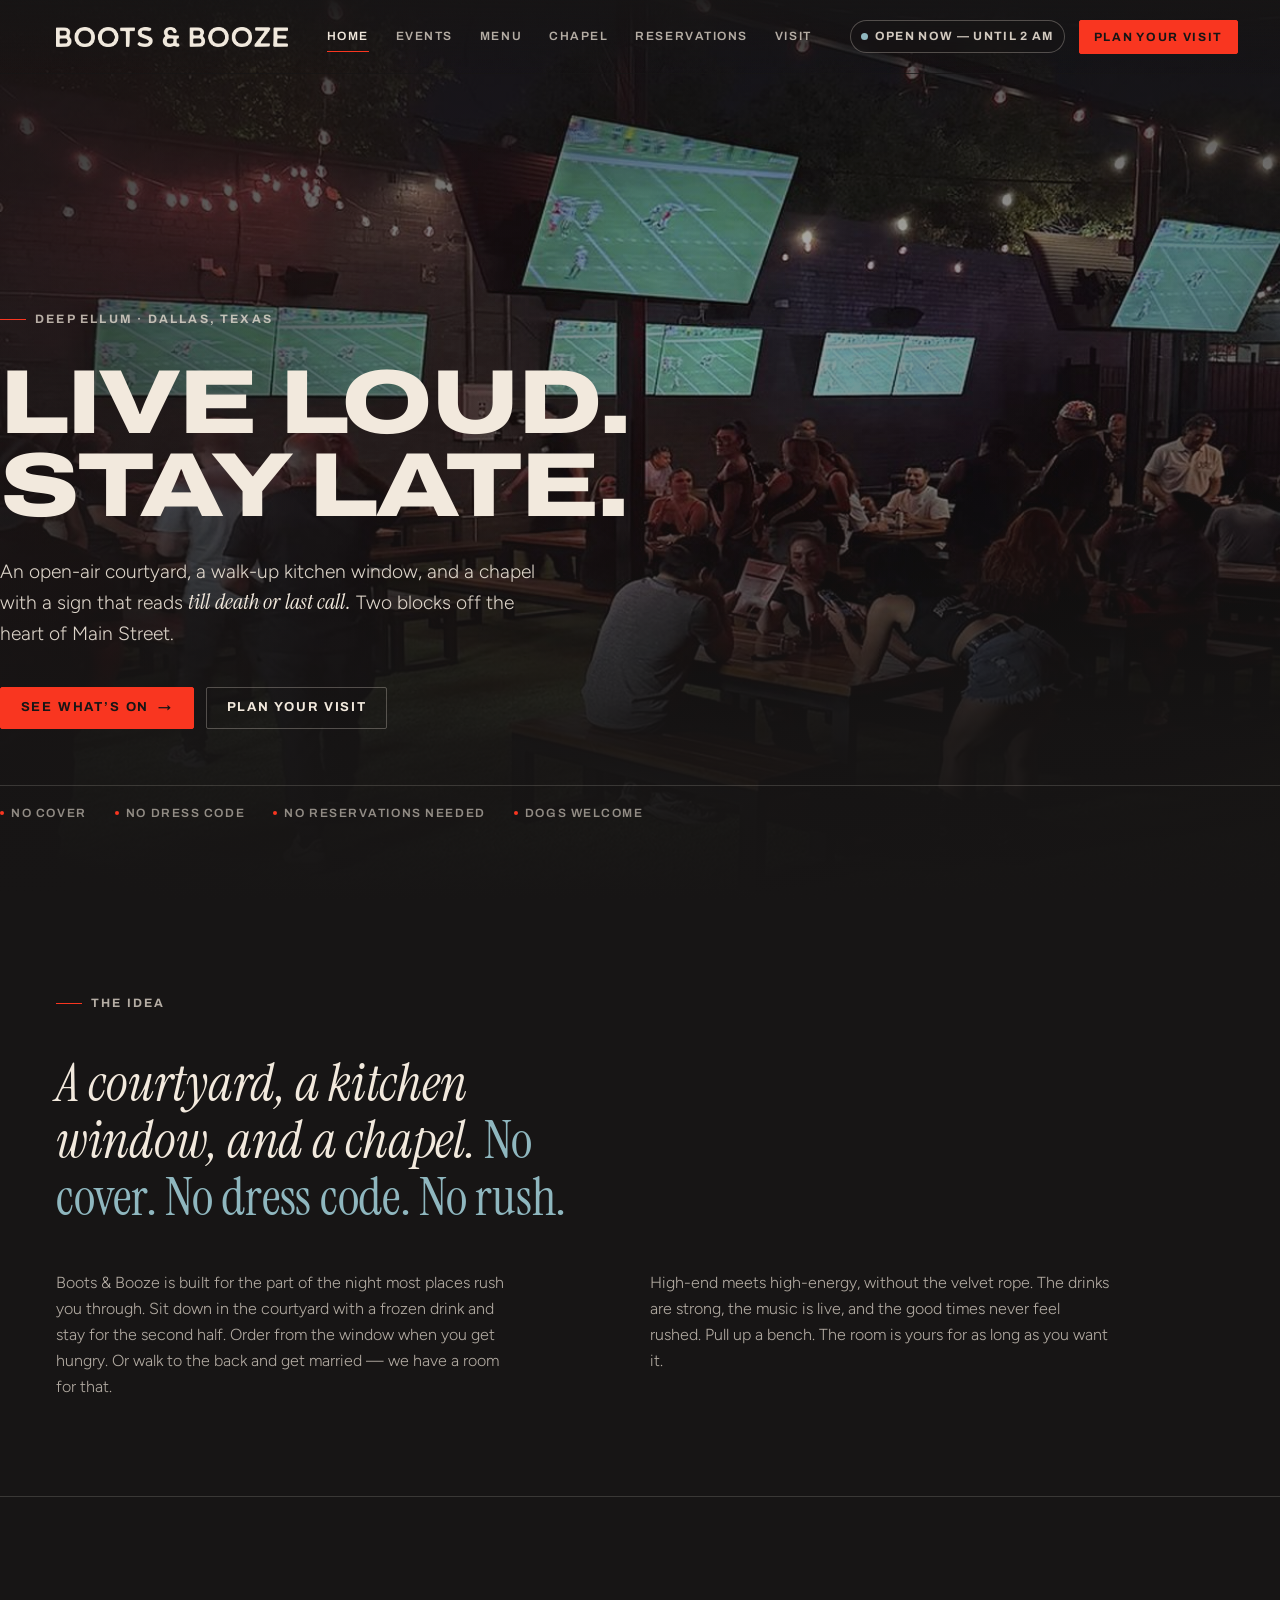
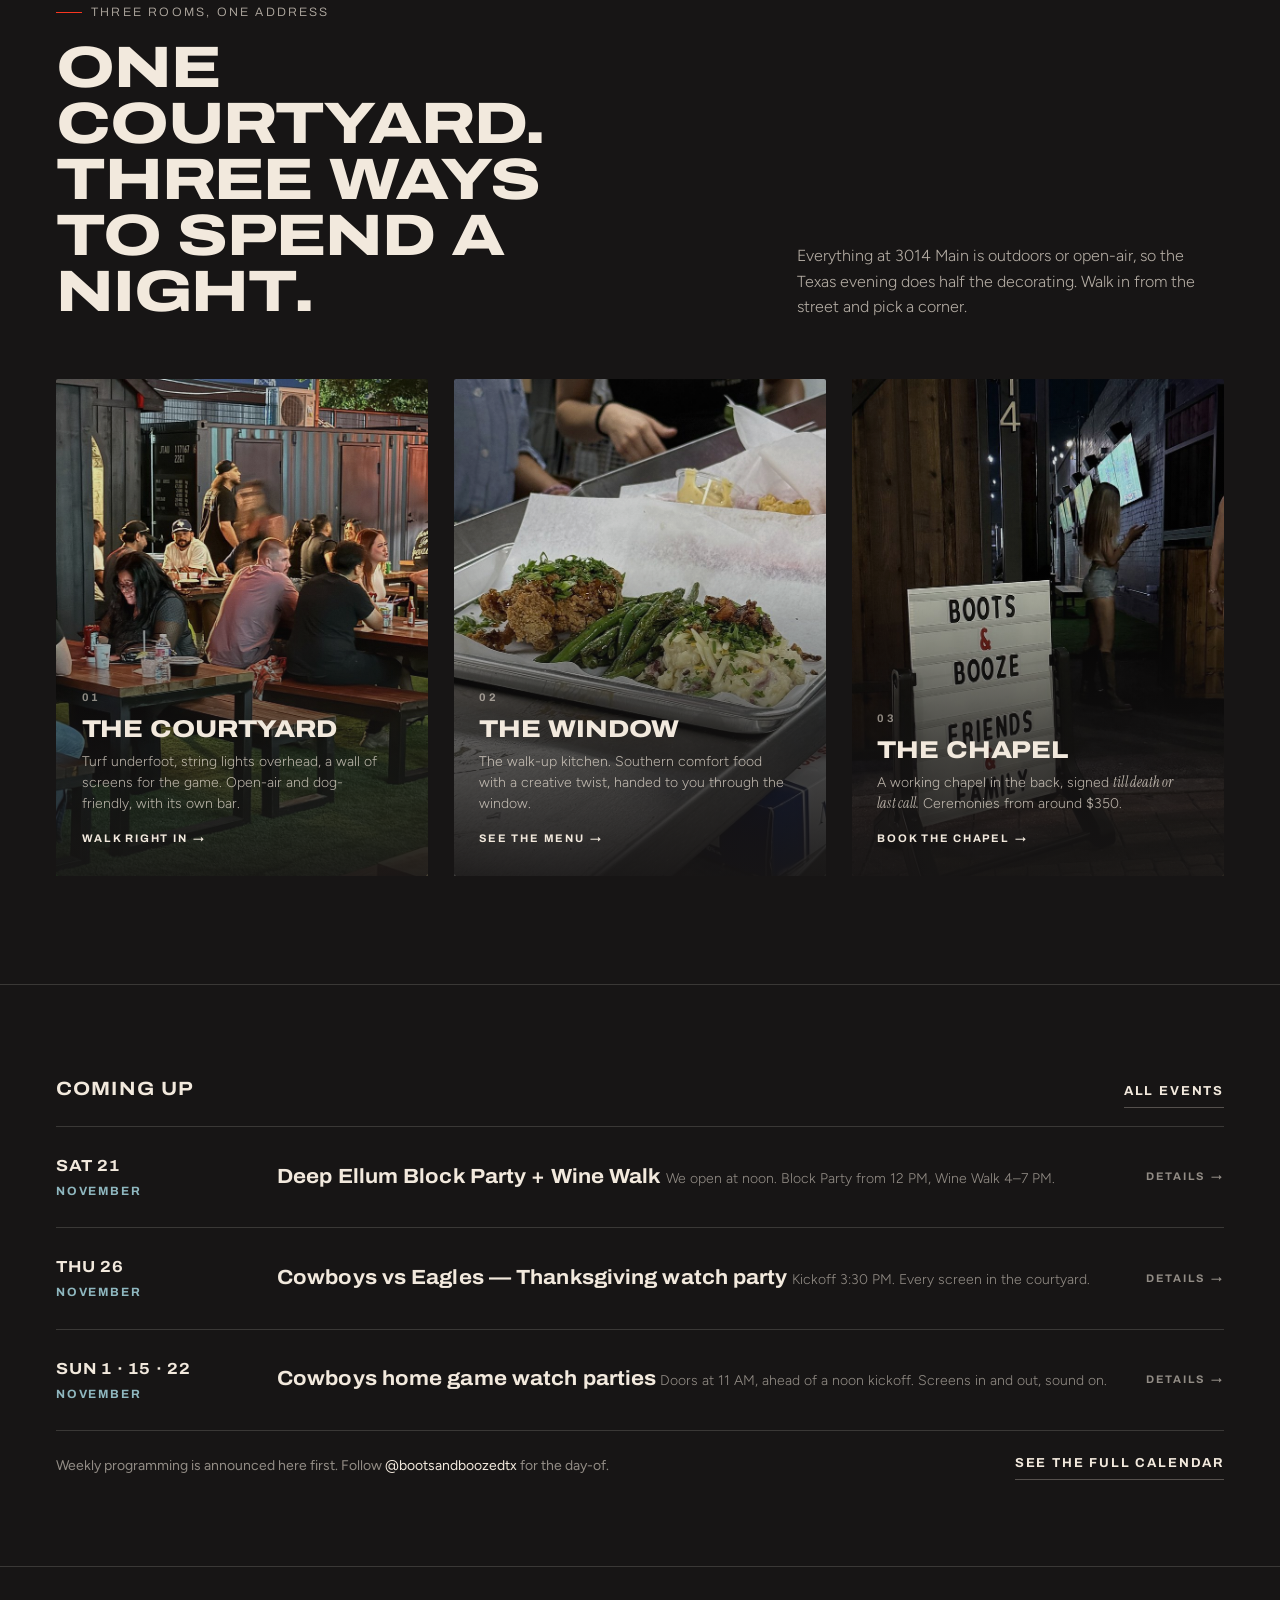
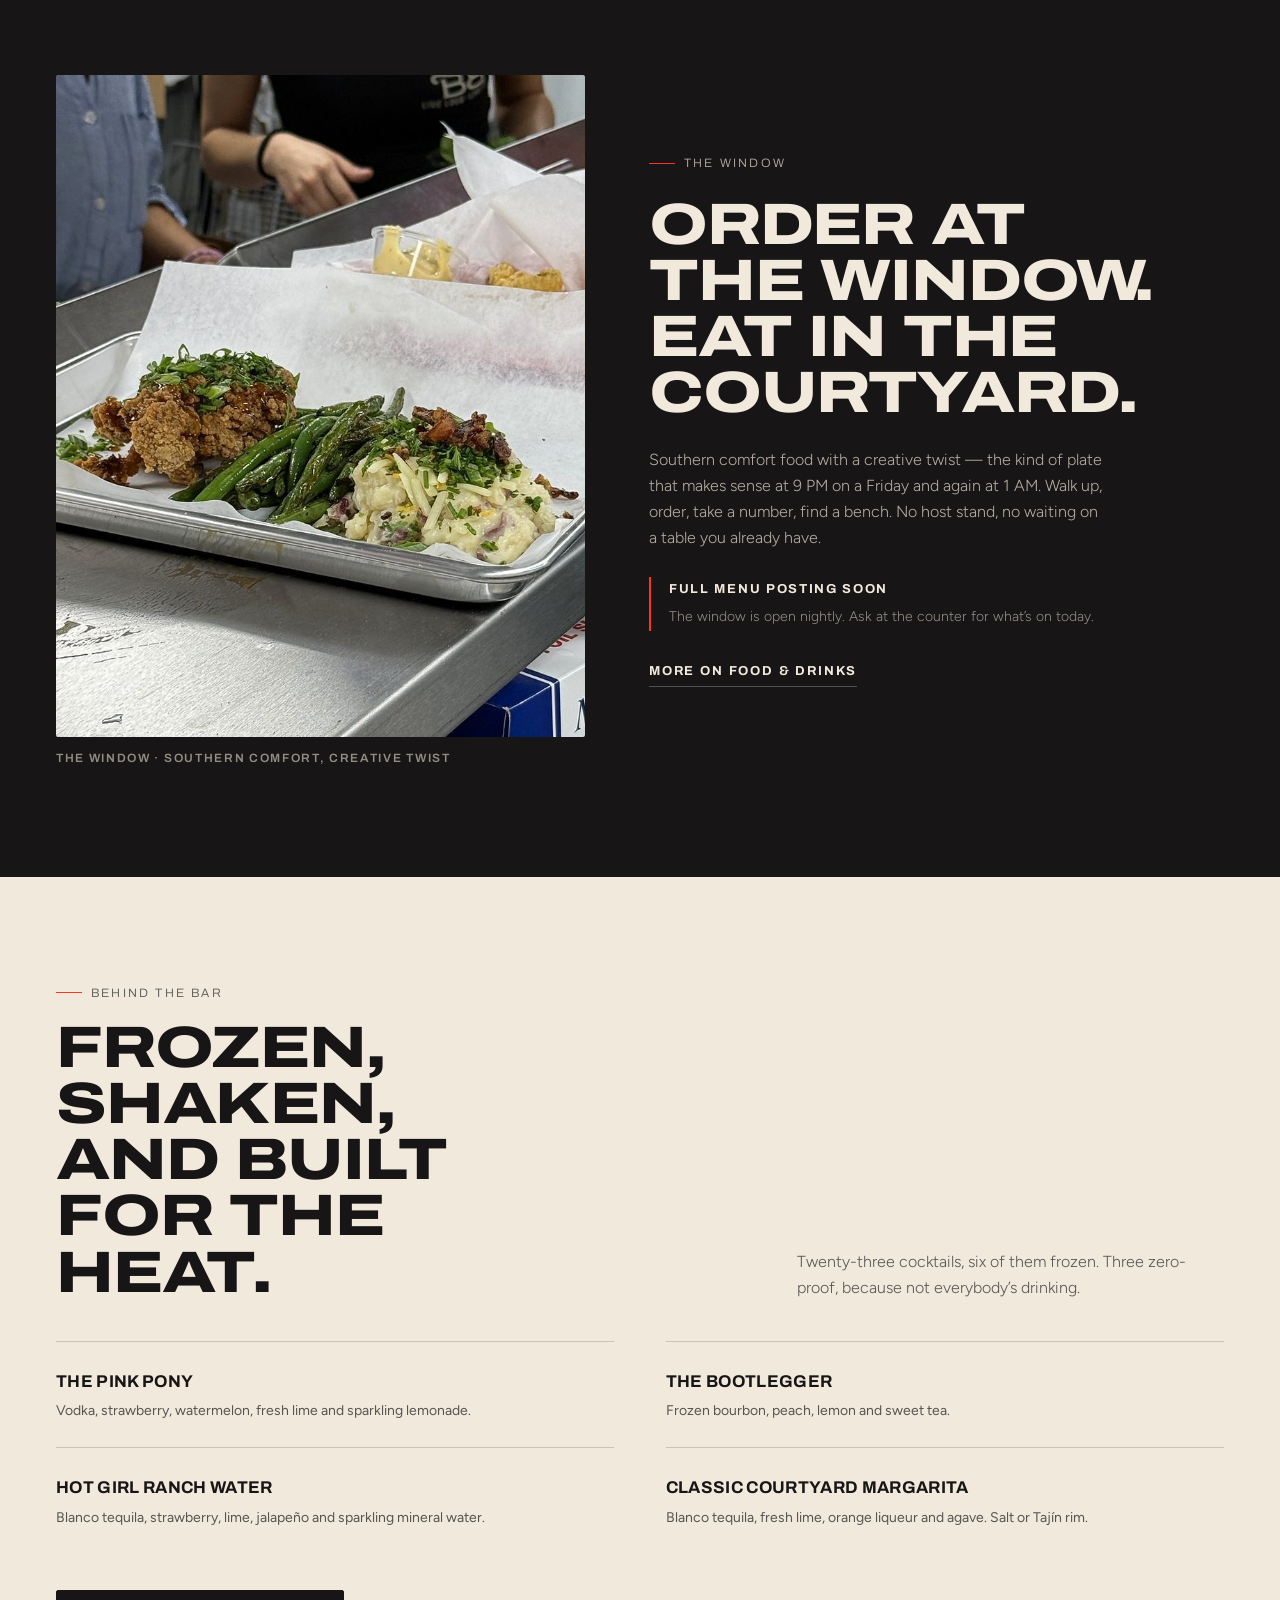
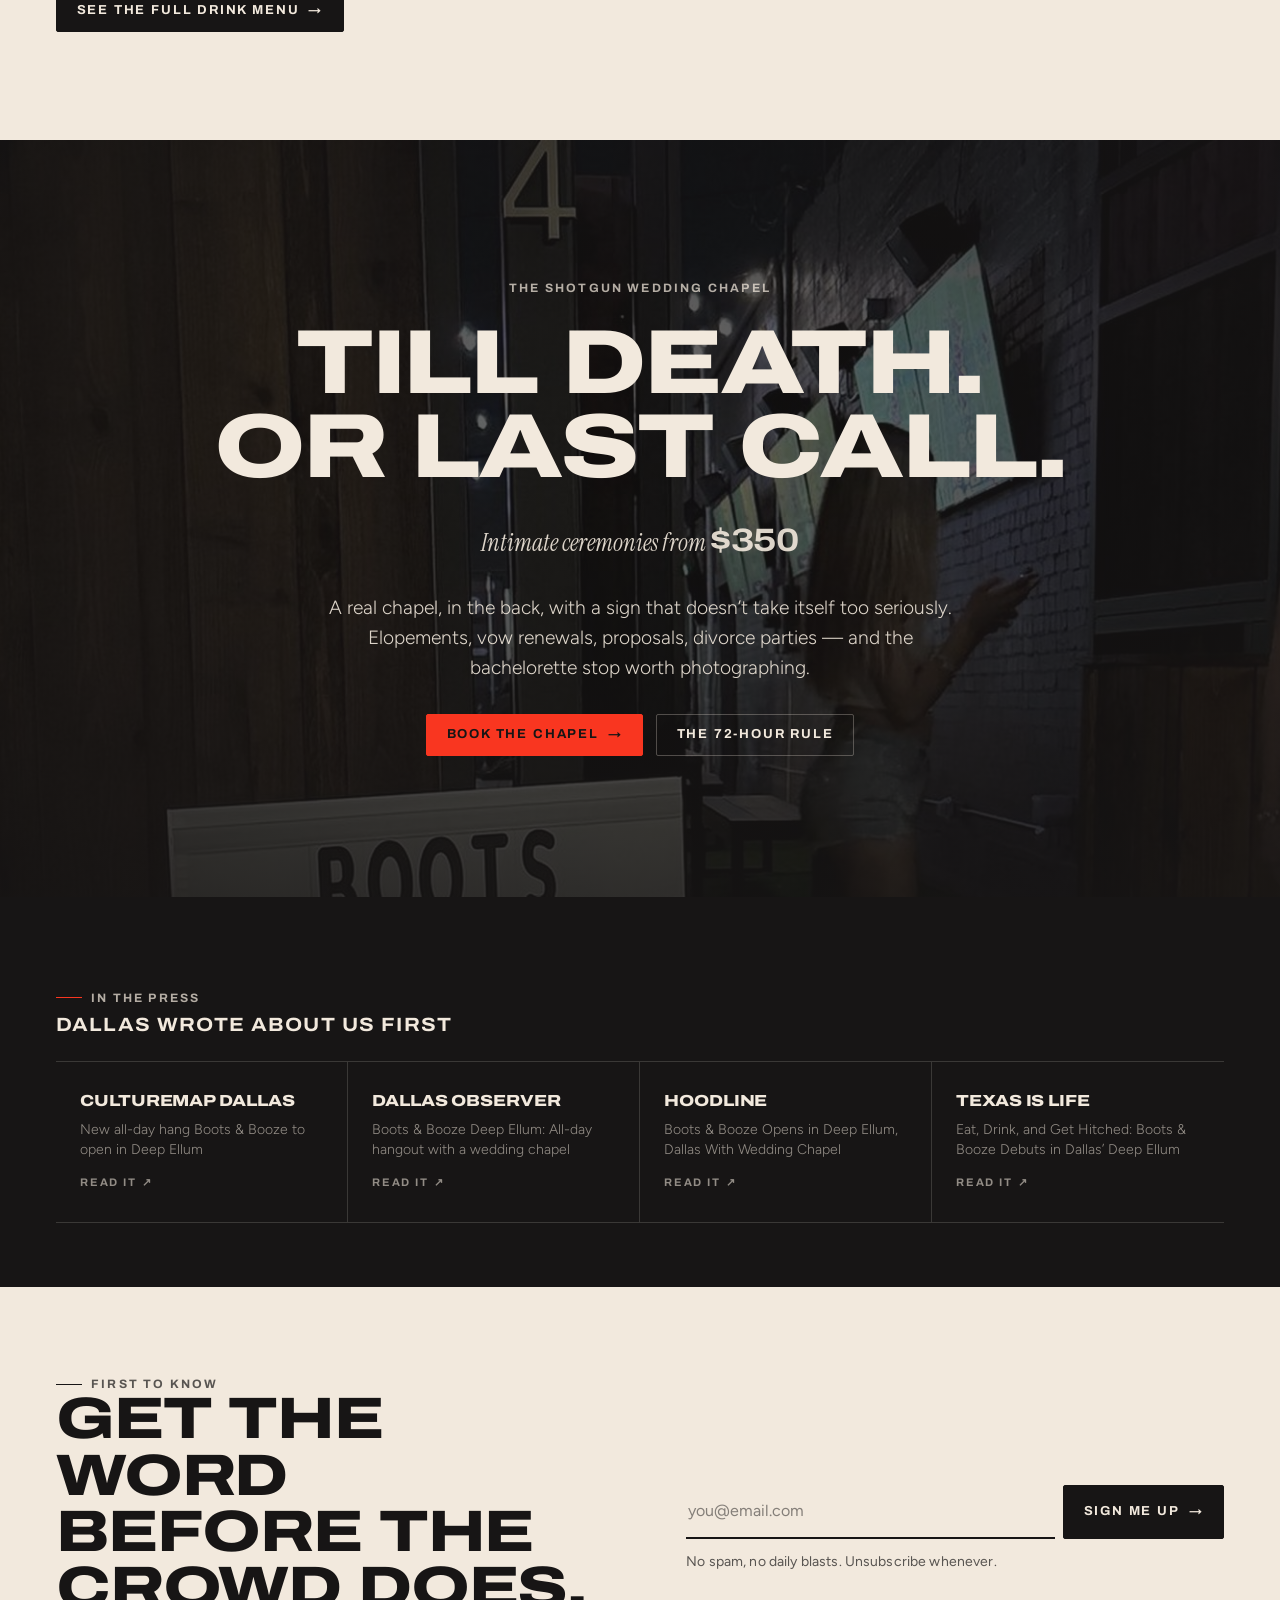
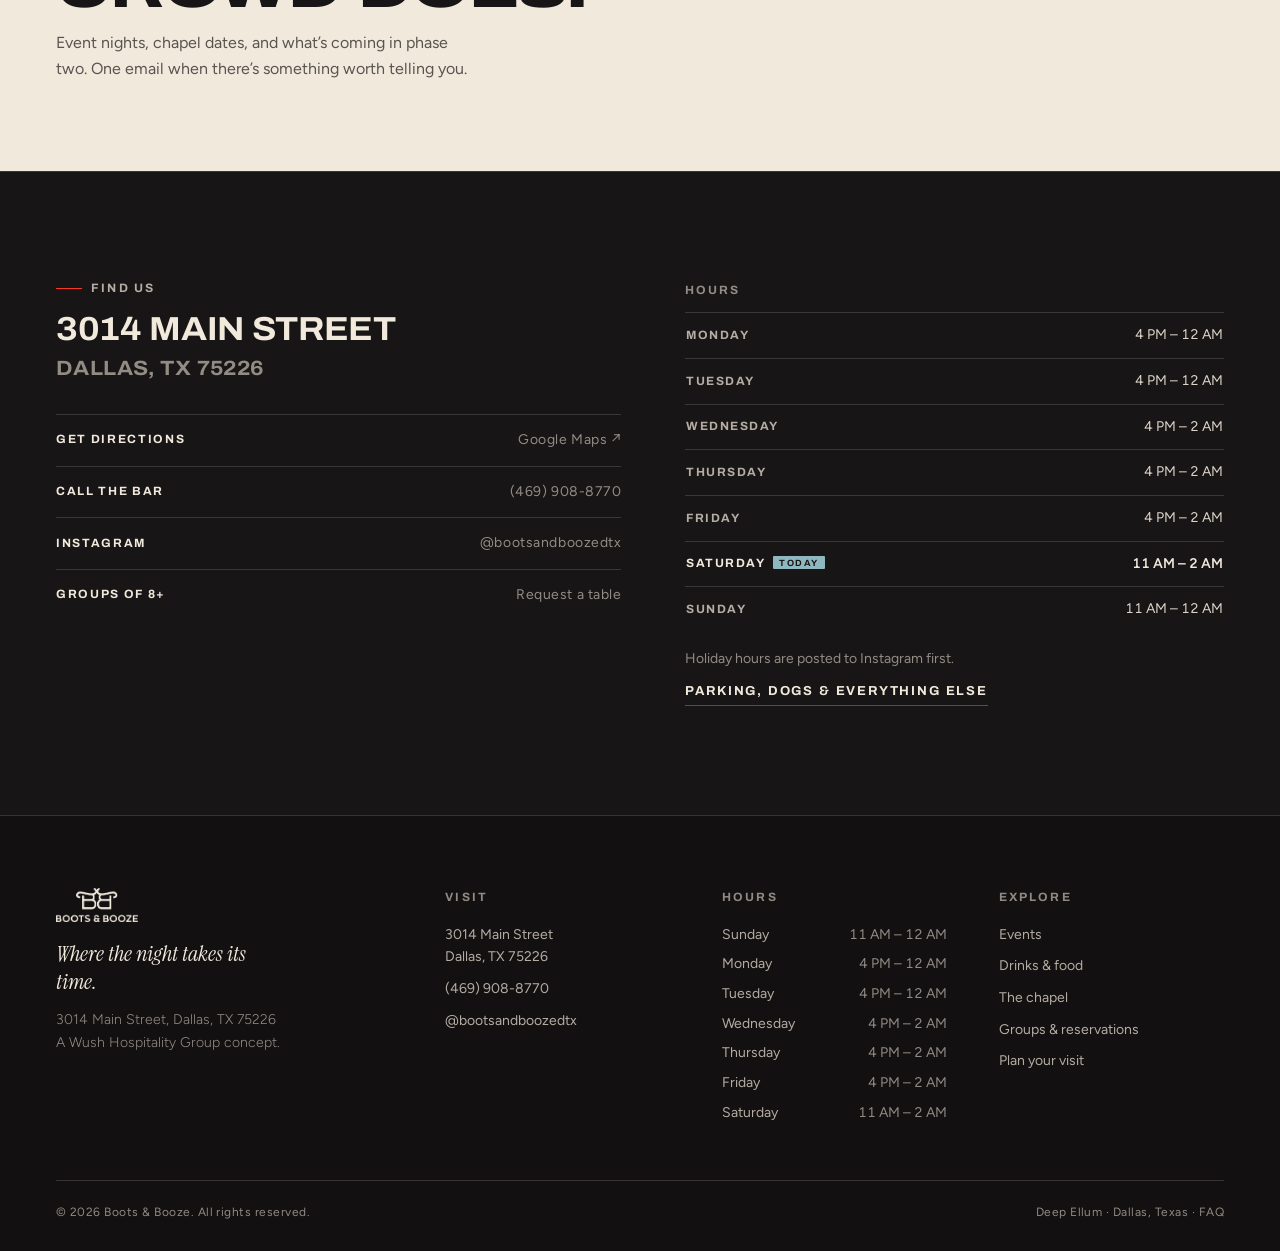
==== index.html @ 66fa6271 "Boots & Booze site — six-page build Deep Ellum courtyard bar. Addresses the audit: one authoritative" ====
<!DOCTYPE html>
<html lang="en">
<head>
<script>document.documentElement.classList.add("js");</script>
<meta charset="utf-8">
<meta name="viewport" content="width=device-width, initial-scale=1">
<title>Boots &amp; Booze — Courtyard, Kitchen Window &amp; Chapel in Deep Ellum, Dallas</title>
<meta name="description" content="An open-air courtyard bar, a walk-up kitchen window, and a shotgun wedding chapel at 3014 Main St in Deep Ellum. No cover, no dress code, dogs welcome.">
<meta name="theme-color" content="#171515">
<link rel="canonical" href="https://bootsandboozetx.com/">
<meta property="og:type" content="website">
<meta property="og:site_name" content="Boots &amp; Booze">
<meta property="og:title" content="Boots &amp; Booze — Courtyard, Kitchen Window &amp; Chapel in Deep Ellum, Dallas">
<meta property="og:description" content="An open-air courtyard bar, a walk-up kitchen window, and a shotgun wedding chapel at 3014 Main St in Deep Ellum. No cover, no dress code, dogs welcome.">
<meta property="og:image" content="img/og.jpg">
<meta property="og:locale" content="en_US">
<meta name="twitter:card" content="summary_large_image">
<meta name="twitter:title" content="Boots &amp; Booze — Courtyard, Kitchen Window &amp; Chapel in Deep Ellum, Dallas">
<meta name="twitter:description" content="An open-air courtyard bar, a walk-up kitchen window, and a shotgun wedding chapel at 3014 Main St in Deep Ellum. No cover, no dress code, dogs welcome.">
<meta name="twitter:image" content="img/og.jpg">
<link rel="icon" href="img/favicon-32.png" sizes="32x32" type="image/png">
<link rel="icon" href="img/icon-192.png" sizes="192x192" type="image/png">
<link rel="apple-touch-icon" href="img/apple-touch-icon.png">
<link rel="preconnect" href="https://fonts.googleapis.com">
<link rel="preconnect" href="https://fonts.gstatic.com" crossorigin>
<link href="https://fonts.googleapis.com/css2?family=Archivo:wdth,wght@62..125,400..900&family=Figtree:wght@300..600&family=Instrument+Serif:ital@0;1&display=swap" rel="stylesheet">
<link rel="stylesheet" href="styles.css">
</head>
<body class="page-index">
<a class="skip" href="#main">Skip to content</a>
<script type="application/ld+json">
{
  "@context": "https://schema.org",
  "@type": "BarOrPub",
  "name": "Boots & Booze",
  "description": "Open-air courtyard bar with a walk-up kitchen and a wedding chapel in Deep Ellum, Dallas.",
  "url": "https://bootsandboozetx.com/",
  "telephone": "+14699088770",
  "image": "https://bootsandboozetx.com/img/og.jpg",
  "priceRange": "$$",
  "servesCuisine": "Southern",
  "address": {
    "@type": "PostalAddress",
    "streetAddress": "3014 Main Street",
    "addressLocality": "Dallas",
    "addressRegion": "TX",
    "postalCode": "75226",
    "addressCountry": "US"
  },
  "sameAs": [
    "https://www.instagram.com/bootsandboozedtx/"
  ],
  "openingHoursSpecification": [
    {
      "@type": "OpeningHoursSpecification",
      "dayOfWeek": [
        "Monday",
        "Tuesday"
      ],
      "opens": "16:00",
      "closes": "00:00"
    },
    {
      "@type": "OpeningHoursSpecification",
      "dayOfWeek": [
        "Wednesday",
        "Thursday",
        "Friday"
      ],
      "opens": "16:00",
      "closes": "02:00"
    },
    {
      "@type": "OpeningHoursSpecification",
      "dayOfWeek": "Saturday",
      "opens": "11:00",
      "closes": "02:00"
    },
    {
      "@type": "OpeningHoursSpecification",
      "dayOfWeek": "Sunday",
      "opens": "11:00",
      "closes": "00:00"
    }
  ]
}
</script>
<header class="hdr">
  <div class="hdr__in">
    <a class="brand" href="index.html" aria-label="Boots &amp; Booze — home">
      <img src="img/wordmark-sand.png" alt="Boots &amp; Booze" width="5989" height="516" decoding="async">
    </a>
    <nav class="nav" aria-label="Primary">
        <a href="index.html" aria-current="page">Home</a>
        <a href="events.html">Events</a>
        <a href="menu.html">Menu</a>
        <a href="chapel.html">Chapel</a>
        <a href="reservations.html">Reservations</a>
        <a href="visit.html">Visit</a>
    </nav>
    <div class="hdr__cta">
      <span class="pill" data-open-pill hidden aria-live="polite">
        <span class="pill__dot" aria-hidden="true"></span>
        <span class="pill__txt pill__txt--long">Checking hours</span>
        <span class="pill__txt pill__txt--short">—</span>
      </span>
      <a class="btn btn--red btn--sm" href="visit.html">Plan your visit</a>
      <button class="burger" type="button" aria-label="Open menu" aria-expanded="false" aria-controls="mobile-nav">
        <span aria-hidden="true"></span>
      </button>
    </div>
  </div>
</header>

<div class="mnav" id="mobile-nav" aria-hidden="true">
  <nav aria-label="Mobile">
      <a class="mnav__link" href="index.html">Home</a>
      <a class="mnav__link" href="events.html">Events</a>
      <a class="mnav__link" href="menu.html">Menu</a>
      <a class="mnav__link" href="chapel.html">Chapel</a>
      <a class="mnav__link" href="reservations.html">Reservations</a>
      <a class="mnav__link" href="visit.html">Visit</a>
  </nav>
  <div class="mnav__foot">
    <a class="btn btn--red" href="visit.html">Plan your visit</a>
    <p class="small">3014 Main Street · Dallas, TX 75226<br><a href="tel:+14699088770">(469) 908-8770</a></p>
  </div>
</div>

<main id="main">
<section class="hero">
  <div class="hero__bg">
    <img src="img/hero-court.jpg" alt="A full courtyard at Boots &amp; Booze after dark: picnic tables on green turf under string lights, a wall of screens showing the game." width="1200" height="1800" fetchpriority="high" decoding="async">
  </div>
  <div class="wrap hero__in">
    <div class="hero__top">
      <p class="eyebrow">Deep Ellum · Dallas, Texas</p>
    </div>
    <h1 class="display">Live loud.<br>Stay late.</h1>
    <p class="hero__sub">An open-air courtyard, a walk-up kitchen window, and a chapel with a sign that reads <span class="serif">till death or last call.</span> Two blocks off the heart of Main Street.</p>
    <div class="hero__cta">
      <a class="btn btn--red" href="events.html">See what’s on <span class="arw" aria-hidden="true">→</span></a>
      <a class="btn btn--ghost" href="visit.html">Plan your visit</a>
    </div>
    <div class="hero__foot">
      <span>No cover</span>
      <span>No dress code</span>
      <span>No reservations needed</span>
      <span>Dogs welcome</span>
    </div>
  </div>
</section>

<!-- ===================== POSITIONING ===================== -->
<section class="sec statement">
  <div class="wrap statement__grid">
    <p class="eyebrow" data-reveal>The idea</p>
    <p class="statement__line" data-reveal>A courtyard, a kitchen window, and a chapel. <em>No cover. No dress code. No rush.</em></p>
    <div class="statement__body">
      <p data-reveal>Boots &amp; Booze is built for the part of the night most places rush you through. Sit down in the courtyard with a frozen drink and stay for the second half. Order from the window when you get hungry. Or walk to the back and get married — we have a room for that.</p>
      <p data-reveal>High-end meets high-energy, without the velvet rope. The drinks are strong, the music is live, and the good times never feel rushed. Pull up a bench. The room is yours for as long as you want it.</p>
    </div>
  </div>
</section>

<!-- ===================== THREE SPACES ===================== -->
<section class="sec sec--edge" id="spaces">
  <div class="wrap">
    <div class="split-head">
      <div class="sec-head" data-reveal>
        <p class="eyebrow">Three rooms, one address</p>
        <h2 class="h2">One courtyard.<br>Three ways to spend a night.</h2>
      </div>
      <p data-reveal>Everything at 3014 Main is outdoors or open-air, so the Texas evening does half the decorating. Walk in from the street and pick a corner.</p>
    </div>

    <div class="spaces">
      <a class="card" href="visit.html#courtyard" data-reveal>
        <img src="img/card-court.jpg" alt="Friends at picnic tables in the turf courtyard at night, string lights overhead." width="800" height="1067" loading="lazy" decoding="async">
        <div class="card__body">
          <span class="card__num">01</span>
          <h3 class="card__title">The Courtyard</h3>
          <p class="card__desc">Turf underfoot, string lights overhead, a wall of screens for the game. Open-air and dog-friendly, with its own bar.</p>
          <span class="card__go">Walk right in</span>
        </div>
      </a>

      <a class="card" href="menu.html#food" data-reveal style="--d:90ms">
        <img src="img/card-food.jpg" alt="A tray from The Window: fried chicken with pan sauce, green beans and potato salad on paper." width="800" height="1067" loading="lazy" decoding="async">
        <div class="card__body">
          <span class="card__num">02</span>
          <h3 class="card__title">The Window</h3>
          <p class="card__desc">The walk-up kitchen. Southern comfort food with a creative twist, handed to you through the window.</p>
          <span class="card__go">See the menu</span>
        </div>
      </a>

      <a class="card" href="chapel.html" data-reveal style="--d:180ms">
        <img src="img/card-chapel.jpg" alt="The A-frame sign outside Boots &amp; Booze reading Friends &amp; Family, with the number 3014 on the post." width="800" height="1067" loading="lazy" decoding="async">
        <div class="card__body">
          <span class="card__num">03</span>
          <h3 class="card__title">The Chapel</h3>
          <p class="card__desc">A working chapel in the back, signed <span class="serif">till death or last call.</span> Ceremonies from around $350.</p>
          <span class="card__go">Book the chapel</span>
        </div>
      </a>
    </div>
  </div>
</section>

<!-- ===================== THIS WEEK ===================== -->
<section class="sec sec--tight week" aria-labelledby="week-h">
  <div class="wrap">
    <div class="week__head">
      <h2 class="h3" id="week-h">Coming up</h2>
      <a class="link-u" href="events.html">All events</a>
    </div>
    <div class="week__list">
      <a class="week__row" href="events.html#block-party">
        <span class="week__date"><b>Sat 21</b>November</span>
        <span>
          <span class="week__title">Deep Ellum Block Party + Wine Walk</span>
          <span class="week__meta">We open at noon. Block Party from 12 PM, Wine Walk 4–7 PM.</span>
        </span>
        <span class="week__go">Details</span>
      </a>
      <a class="week__row" href="events.html#cowboys-eagles">
        <span class="week__date"><b>Thu 26</b>November</span>
        <span>
          <span class="week__title">Cowboys vs Eagles — Thanksgiving watch party</span>
          <span class="week__meta">Kickoff 3:30 PM. Every screen in the courtyard.</span>
        </span>
        <span class="week__go">Details</span>
      </a>
      <a class="week__row" href="events.html#cowboys-sundays">
        <span class="week__date"><b>Sun 1 · 15 · 22</b>November</span>
        <span>
          <span class="week__title">Cowboys home game watch parties</span>
          <span class="week__meta">Doors at 11 AM, ahead of a noon kickoff. Screens in and out, sound on.</span>
        </span>
        <span class="week__go">Details</span>
      </a>
    </div>
    <div class="week__foot">
      <p class="small muted">Weekly programming is announced here first. Follow <a href="https://www.instagram.com/bootsandboozedtx/" target="_blank" rel="noopener" style="color:var(--sand)">@bootsandboozedtx</a> for the day-of.</p>
      <a class="link-u" href="events.html">See the full calendar</a>
    </div>
  </div>
</section>

<!-- ===================== FOOD ===================== -->
<section class="sec" id="food">
  <div class="wrap split">
    <figure class="split__media" data-reveal>
      <img src="img/food-tall.jpg" alt="Southern comfort food plated on a metal tray: breaded chicken with pan sauce and scallions, green beans, and potato salad." width="760" height="950" loading="lazy" decoding="async">
      <figcaption>The Window · Southern comfort, creative twist</figcaption>
    </figure>
    <div class="split__body" data-reveal>
      <p class="eyebrow">The Window</p>
      <h2 class="h2">Order at the window.<br>Eat in the courtyard.</h2>
      <p>Southern comfort food with a creative twist — the kind of plate that makes sense at 9 PM on a Friday and again at 1 AM. Walk up, order, take a number, find a bench. No host stand, no waiting on a table you already have.</p>
      <div class="note-box">
        <strong>Full menu posting soon</strong>
        <span>The window is open nightly. Ask at the counter for what’s on today.</span>
      </div>
      <div>
        <a class="link-u" href="menu.html#food">More on food &amp; drinks</a>
      </div>
    </div>
  </div>
</section>

<!-- ===================== DRINKS (cream) ===================== -->
<section class="sec sec--cream" id="drinks">
  <div class="wrap">
    <div class="split-head" style="margin-bottom:clamp(26px,3.4vw,40px)">
      <div class="sec-head" data-reveal>
        <p class="eyebrow" style="color:var(--ink-70)">Behind the bar</p>
        <h2 class="h2">Frozen, shaken,<br>and built for the heat.</h2>
      </div>
      <p style="color:var(--ink-70)" data-reveal>Twenty-three cocktails, six of them frozen. Three zero-proof, because not everybody’s drinking.</p>
    </div>

    <div class="drinks__grid">
      <div class="drinks__item" data-reveal>
        <h3 class="drinks__name">The Pink Pony</h3>
        <p class="drinks__desc">Vodka, strawberry, watermelon, fresh lime and sparkling lemonade.</p>
      </div>
      <div class="drinks__item" data-reveal>
        <h3 class="drinks__name">The Bootlegger</h3>
        <p class="drinks__desc">Frozen bourbon, peach, lemon and sweet tea.</p>
      </div>
      <div class="drinks__item" data-reveal>
        <h3 class="drinks__name">Hot Girl Ranch Water</h3>
        <p class="drinks__desc">Blanco tequila, strawberry, lime, jalapeño and sparkling mineral water.</p>
      </div>
      <div class="drinks__item" data-reveal>
        <h3 class="drinks__name">Classic Courtyard Margarita</h3>
        <p class="drinks__desc">Blanco tequila, fresh lime, orange liqueur and agave. Salt or Tajín rim.</p>
      </div>
    </div>
    <a class="btn btn--ink" href="menu.html">See the full drink menu <span class="arw" aria-hidden="true">→</span></a>
  </div>
</section>

<!-- ===================== CHAPEL BAND ===================== -->
<section class="band">
  <div class="band__bg">
    <img src="img/sign-band.jpg" alt="The Boots &amp; Booze A-frame sign on the sidewalk at night, lit from the courtyard behind it." width="1600" height="900" loading="lazy" decoding="async">
  </div>
  <div class="wrap band__in" data-reveal>
    <p class="eyebrow eyebrow--plain" style="justify-content:center">The Shotgun Wedding Chapel</p>
    <h2 class="display">Till death.<br>Or last call.</h2>
    <p class="band__price">Intimate ceremonies from <b>$350</b></p>
    <p class="lede" style="max-width:52ch">A real chapel, in the back, with a sign that doesn’t take itself too seriously. Elopements, vow renewals, proposals, divorce parties — and the bachelorette stop worth photographing.</p>
    <div class="band__cta">
      <a class="btn btn--red" href="chapel.html">Book the chapel <span class="arw" aria-hidden="true">→</span></a>
      <a class="btn btn--ghost" href="chapel.html#license">The 72-hour rule</a>
    </div>
  </div>
</section>

<!-- ===================== PRESS ===================== -->
<section class="sec sec--tight" aria-labelledby="press-h">
  <div class="wrap">
    <div class="week__head" style="border:0;padding-bottom:clamp(18px,2.2vw,26px)">
      <div>
        <p class="eyebrow" style="margin-bottom:10px">In the press</p>
        <h2 class="h3" id="press-h" style="letter-spacing:.06em">Dallas wrote about us first</h2>
      </div>
    </div>
    <div class="press__grid">
        <a class="press__item" href="https://dallas.culturemap.com/news/restaurants-bars/boots-booze-venue-deep-ellum/" target="_blank" rel="noopener">
          <span class="press__outlet">CultureMap Dallas</span>
          <span class="press__hed">New all-day hang Boots &amp; Booze to open in Deep Ellum</span>
          <span class="press__arw">Read it</span>
        </a>
        <a class="press__item" href="https://www.dallasobserver.com/food-drink/boots-and-booze-opens-in-deep-ellum-40723820/" target="_blank" rel="noopener">
          <span class="press__outlet">Dallas Observer</span>
          <span class="press__hed">Boots &amp; Booze Deep Ellum: All-day hangout with a wedding chapel</span>
          <span class="press__arw">Read it</span>
        </a>
        <a class="press__item" href="https://hoodline.com/2026/10/deep-ellum-s-boots-booze-opens-with-breakfast-cocktails-and-a-shotgun-chapel/" target="_blank" rel="noopener">
          <span class="press__outlet">Hoodline</span>
          <span class="press__hed">Boots &amp; Booze Opens in Deep Ellum, Dallas With Wedding Chapel</span>
          <span class="press__arw">Read it</span>
        </a>
        <a class="press__item" href="https://texasislife.com/food/2026/10/eat-drink-and-get-hitched-boots-booze-debuts-in-dallas-deep-ellum/" target="_blank" rel="noopener">
          <span class="press__outlet">Texas Is Life</span>
          <span class="press__hed">Eat, Drink, and Get Hitched: Boots &amp; Booze Debuts in Dallas’ Deep Ellum</span>
          <span class="press__arw">Read it</span>
        </a>
    </div>
  </div>
</section>

<!-- ===================== CAPTURE ===================== -->
<section class="sec sec--cream capture">
  <div class="wrap">
    <div class="capture__grid ">
      <div data-reveal>
        <p class="eyebrow">First to know</p>
        <h2 class="h2">Get the word before the crowd does.</h2>
        <p class="capture__sub">Event nights, chapel dates, and what’s coming in phase two. One email when there’s something worth telling you.</p>
      </div>
      <div data-reveal>
        <!-- CLIENT SIGN-OFF: replace data-endpoint with a live form endpoint
             (Formspree, Buttondown, Klaviyo, etc.) before launch. Until then
             this submits as a pre-filled email to the address below. -->
        <form class="cform" action="#" method="post"
              data-mailto="hello@bootsandboozetx.com"
              data-subject="Newsletter signup — bootsandboozetx.com"
              novalidate>
          <div class="cform__field">
            <label class="sr-only" for="nl-email">Email address</label>
            <input type="email" id="nl-email" name="email" data-label="Email" placeholder="you@email.com" required autocomplete="email">
          </div>
          <button class="btn btn--ink" type="submit">Sign me up <span class="arw" aria-hidden="true">→</span></button>
          <p class="cform__note" data-form-note hidden role="status"></p>
        </form>
        <p class="cform__note">No spam, no daily blasts. Unsubscribe whenever.</p>
      </div>
    </div>
  </div>
</section>

<!-- ===================== VISIT ===================== -->
<section class="sec sec--edge" id="visit">
  <div class="wrap visit__grid">
    <div data-reveal>
      <p class="eyebrow">Find us</p>
      <h2 class="addr" style="margin-top:16px">3014 Main Street<span>Dallas, TX 75226</span></h2>
      <div class="visit-links">
        <a href="https://maps.google.com/?q=3014+Main+St+Dallas+TX+75226" target="_blank" rel="noopener"><span>Get directions</span><span>Google Maps ↗</span></a>
        <a href="tel:+14699088770"><span>Call the bar</span><span>(469) 908-8770</span></a>
        <a href="https://www.instagram.com/bootsandboozedtx/" target="_blank" rel="noopener"><span>Instagram</span><span>@bootsandboozedtx</span></a>
        <a href="reservations.html"><span>Groups of 8+</span><span>Request a table</span></a>
      </div>
    </div>
    <div data-reveal>
    <table class="hours">
    <caption>Hours</caption>
      <tr data-hours-day="1"><th scope="row">Monday</th><td>4 PM – 12 AM</td></tr>
      <tr data-hours-day="2"><th scope="row">Tuesday</th><td>4 PM – 12 AM</td></tr>
      <tr data-hours-day="3"><th scope="row">Wednesday</th><td>4 PM – 2 AM</td></tr>
      <tr data-hours-day="4"><th scope="row">Thursday</th><td>4 PM – 2 AM</td></tr>
      <tr data-hours-day="5"><th scope="row">Friday</th><td>4 PM – 2 AM</td></tr>
      <tr data-hours-day="6"><th scope="row">Saturday</th><td>11 AM – 2 AM</td></tr>
      <tr data-hours-day="0"><th scope="row">Sunday</th><td>11 AM – 12 AM</td></tr>
    </table>
      <p class="small muted" style="margin-top:16px">Holiday hours are posted to Instagram first.</p>
      <p class="small" style="margin-top:10px"><a class="link-u" href="visit.html">Parking, dogs &amp; everything else</a></p>
    </div>
  </div>
</section>
</main>

<footer class="ftr">
  <div class="wrap">
    <div class="ftr__grid">
      <div class="ftr__brand">
        <img src="img/logo-sand.png" alt="Boots &amp; Booze" width="3120" height="1300" loading="lazy" decoding="async">
        <p class="ftr__tag">Where the night takes its time.</p>
        <p>3014 Main Street, Dallas, TX 75226<br>A Wush Hospitality Group concept.</p>
      </div>
      <div>
        <h3>Visit</h3>
        <div class="ftr__list">
          <a href="https://maps.google.com/?q=3014+Main+St+Dallas+TX+75226" target="_blank" rel="noopener">3014 Main Street<br>Dallas, TX 75226</a>
          <a href="tel:+14699088770">(469) 908-8770</a>
          <a href="https://www.instagram.com/bootsandboozedtx/" target="_blank" rel="noopener">@bootsandboozedtx</a>
        </div>
      </div>
      <div>
        <h3>Hours</h3>
        <div class="ftr__hours">
        <div data-hours-day="0"><span>Sunday</span><b>11 AM – 12 AM</b></div>
        <div data-hours-day="1"><span>Monday</span><b>4 PM – 12 AM</b></div>
        <div data-hours-day="2"><span>Tuesday</span><b>4 PM – 12 AM</b></div>
        <div data-hours-day="3"><span>Wednesday</span><b>4 PM – 2 AM</b></div>
        <div data-hours-day="4"><span>Thursday</span><b>4 PM – 2 AM</b></div>
        <div data-hours-day="5"><span>Friday</span><b>4 PM – 2 AM</b></div>
        <div data-hours-day="6"><span>Saturday</span><b>11 AM – 2 AM</b></div>
        </div>
      </div>
      <div>
        <h3>Explore</h3>
        <div class="ftr__list">
          <a href="events.html">Events</a>
          <a href="menu.html">Drinks &amp; food</a>
          <a href="chapel.html">The chapel</a>
          <a href="reservations.html">Groups &amp; reservations</a>
          <a href="visit.html">Plan your visit</a>
        </div>
      </div>
    </div>
    <div class="ftr__bot">
      <span>© <span data-year>2026</span> Boots & Booze. All rights reserved.</span>
      <span>Deep Ellum · Dallas, Texas · <a href="visit.html#faq">FAQ</a></span>
    </div>
  </div>
</footer>

<script src="main.js" defer></script>
</body>
</html>
---- styles.css ----
/* ==========================================================================
   BOOTS & BOOZE — Deep Ellum, Dallas
   Hand-written CSS. No frameworks.
   Palette + type per the 2025 Brand Blueprint.
   ========================================================================== */

/* ---------- Tokens ---------- */
:root{
  --ink:#171515;          /* Cobalt Black */
  --sand:#F2E9DD;         /* Alamo Sand */
  --red:#F93620;          /* Ranger Red */
  --blue:#8FB7BF;         /* Bluebonnet */
  --rose:#F4998C;         /* Desert Rose */

  --sand-90:rgba(242,233,221,.90);
  --sand-72:rgba(242,233,221,.72);
  --sand-56:rgba(242,233,221,.56);
  --rule:rgba(242,233,221,.16);
  --rule-strong:rgba(242,233,221,.28);

  --ink-70:rgba(23,21,21,.70);
  --ink-56:rgba(23,21,21,.56);
  --rule-ink:rgba(23,21,21,.18);

  /* Type scale — fluid, 390px → 1440px+ */
  --fs-display:clamp(2.85rem, 7.1vw, 6.5rem);   /* 45px → 104px */
  --fs-h2:clamp(2.05rem, 4.6vw, 3.65rem);
  --fs-h3:clamp(1.35rem, 2.15vw, 2.2rem);       /* 35px */
  --fs-h4:clamp(1.05rem, 1.35vw, 1.25rem);
  --fs-eyebrow:clamp(.75rem, .95vw, .875rem);   /* 14px */
  --fs-lede:clamp(1.125rem, 1.5vw, 1.375rem);
  --fs-body:clamp(1rem, 1.15vw, 1.1875rem);
  --fs-small:clamp(.875rem, 1vw, .9375rem);
  --fs-micro:.75rem;

  --gut:clamp(20px, 5vw, 56px);
  --max:1320px;
  --sec-y:clamp(4.5rem, 8.5vw, 8.5rem);
  --gap:clamp(16px, 2vw, 28px);

  --ease:cubic-bezier(.22,.61,.36,1);
  --header-h:74px;
}

/* ---------- Reset ---------- */
*,*::before,*::after{box-sizing:border-box}
html{-webkit-text-size-adjust:100%;scroll-behavior:smooth}
:where([id]){scroll-margin-top:calc(var(--header-h) + 24px)}
body{
  margin:0;
  color-scheme:dark;
  background:var(--ink);
  color:var(--sand);
  font-family:"Figtree",system-ui,-apple-system,"Segoe UI",sans-serif;
  font-weight:400;
  font-size:var(--fs-body);
  line-height:1.62;
  -webkit-font-smoothing:antialiased;
  overflow-x:hidden;
}
body.nav-open{overflow:hidden}
img{max-width:100%;display:block;height:auto}
a{color:inherit;text-decoration:none}
button{font:inherit;color:inherit;background:none;border:0;cursor:pointer}
input,textarea,select{font:inherit;color:inherit}
h1,h2,h3,h4,p,figure,blockquote,ul,ol{margin:0}
ul,ol{padding:0;list-style:none}
::selection{background:var(--red);color:var(--ink)}

:focus-visible{
  outline:2px solid var(--sand);
  outline-offset:3px;
  box-shadow:0 0 0 5px rgba(249,54,32,.55);
  border-radius:1px;
}

/* ---------- Layout ---------- */
.wrap{width:min(100% - (var(--gut) * 2), var(--max));margin-inline:auto}
.sec{padding-block:var(--sec-y);position:relative}
.sec--tight{padding-block:clamp(3rem,5vw,4.5rem)}
.sec--cream{background:var(--sand);color:var(--ink);color-scheme:light}
.sec--red{background:var(--red);color:var(--ink)}
.sec--edge{border-top:1px solid var(--rule)}

.sr-only{
  position:absolute;width:1px;height:1px;padding:0;margin:-1px;
  overflow:hidden;clip:rect(0,0,0,0);white-space:nowrap;border:0;
}
.skip{
  position:absolute;left:-9999px;top:0;z-index:999;
  background:var(--sand);color:var(--ink);
  padding:12px 20px;font-weight:700;font-size:var(--fs-small);
}
.skip:focus{left:12px;top:12px}

/* ---------- Type ---------- */
.display,
.h1,
.h2{
  font-family:"Archivo",system-ui,sans-serif;
  font-variation-settings:'wdth' 125,'wght' 800;
  font-weight:800;
  text-transform:uppercase;
  line-height:.92;
  letter-spacing:-.025em;
  text-wrap:balance;
}
.display{font-size:var(--fs-display);font-variation-settings:'wdth' 125,'wght' 830}
.h1{font-size:clamp(2.4rem,5.6vw,4.5rem);line-height:.94}
.h2{font-size:var(--fs-h2);line-height:.96;letter-spacing:-.02em}

.h3{
  font-family:"Archivo",sans-serif;
  font-variation-settings:'wdth' 112,'wght' 700;
  font-weight:700;
  font-size:var(--fs-h3);
  line-height:1.05;
  text-transform:uppercase;
  letter-spacing:.005em;
}
.h4{
  font-family:"Archivo",sans-serif;
  font-weight:700;
  font-size:var(--fs-h4);
  line-height:1.3;
  text-transform:uppercase;
  letter-spacing:.08em;
}
.eyebrow{
  font-family:"Archivo",sans-serif;
  font-weight:700;
  font-size:var(--fs-eyebrow);
  letter-spacing:.18em;
  text-transform:uppercase;
  color:var(--sand-72);
  display:flex;
  align-items:center;
  gap:.75em;
  line-height:1.2;
}
.eyebrow::before{
  content:"";
  width:26px;height:1px;background:var(--red);flex:none;
}
.eyebrow--plain::before{display:none}
.eyebrow__idx{color:var(--sand-56);font-variant-numeric:tabular-nums}

.serif{
  font-family:"Instrument Serif",Georgia,serif;
  font-style:italic;
  font-weight:400;
  letter-spacing:.005em;
  line-height:1.16;
}
.lede{font-size:var(--fs-lede);line-height:1.55;color:var(--sand-90);font-weight:300}
.body p+p{margin-top:1.1em}
.body{color:var(--sand-90);font-weight:300}
.muted{color:var(--sand-56)}
.small{font-size:var(--fs-small);line-height:1.55}
.caps{text-transform:uppercase;letter-spacing:.14em;font-family:"Archivo",sans-serif;font-weight:700}
.tnum{font-variant-numeric:tabular-nums}

/* ---------- Buttons ---------- */
.btn{
  --btn-bg:var(--sand);--btn-fg:var(--ink);--btn-bd:var(--sand);
  display:inline-flex;align-items:center;justify-content:center;gap:.7em;
  background:var(--btn-bg);color:var(--btn-fg);
  border:1px solid var(--btn-bd);
  padding:1.02em 1.5em;
  font-family:"Archivo",sans-serif;font-weight:700;
  font-size:.8125rem;letter-spacing:.14em;text-transform:uppercase;
  line-height:1;border-radius:2px;
  transition:transform .35s var(--ease),background-color .25s var(--ease),color .25s var(--ease),border-color .25s var(--ease);
  will-change:transform;
}
.btn:hover{transform:translateY(-2px)}
.btn:active{transform:translateY(0)}
.btn--red{--btn-bg:var(--red);--btn-fg:var(--ink);--btn-bd:var(--red)}
.btn--red:hover{--btn-bg:#ff4a34}
.btn--ghost{--btn-bg:transparent;--btn-fg:var(--sand);--btn-bd:var(--rule-strong)}
.btn--ghost:hover{--btn-bg:rgba(242,233,221,.08);--btn-bd:var(--sand)}
.btn--ink{--btn-bg:var(--ink);--btn-fg:var(--sand);--btn-bd:var(--ink)}
.btn--ink:hover{--btn-bg:#000}
.btn--sm{padding:.82em 1.15em;font-size:.75rem}
.btn--block{width:100%}
.btn .arw{transition:transform .35s var(--ease)}
.btn:hover .arw{transform:translateX(3px)}

.link-u{
  display:inline-flex;align-items:center;gap:.5em;
  font-family:"Archivo",sans-serif;font-weight:700;font-size:.8125rem;
  letter-spacing:.14em;text-transform:uppercase;
  border-bottom:1px solid var(--rule-strong);padding-bottom:.35em;
  transition:border-color .25s var(--ease),color .25s var(--ease);
}
.link-u:hover{border-color:var(--red);color:var(--sand)}

/* ---------- Header ---------- */
.hdr{
  position:fixed;inset:0 0 auto 0;z-index:120;
  height:var(--header-h);
  display:flex;align-items:center;
  background:linear-gradient(180deg,rgba(23,21,21,.78),rgba(23,21,21,.28) 70%,rgba(23,21,21,0));
  transition:background-color .4s var(--ease),border-color .4s var(--ease),height .4s var(--ease);
  border-bottom:1px solid transparent;
}
.hdr.is-stuck{
  background:rgba(23,21,21,.94);
  backdrop-filter:blur(14px) saturate(120%);
  -webkit-backdrop-filter:blur(14px) saturate(120%);
  border-bottom-color:var(--rule);
}
.hdr__in{
  width:min(100% - (var(--gut) * 2), var(--max));
  margin-inline:auto;
  display:flex;align-items:center;gap:clamp(16px,3vw,40px);
}
.brand{display:flex;align-items:center;gap:12px;flex:none;margin-right:auto}
.brand img{height:20px;width:auto}
.brand__mark{height:26px;width:auto;display:none}

.nav{display:flex;align-items:center;gap:clamp(14px,2.1vw,30px)}
.nav a{
  font-family:"Archivo",sans-serif;font-weight:600;font-size:.75rem;
  letter-spacing:.13em;text-transform:uppercase;
  color:var(--sand-72);position:relative;padding-block:6px;
  transition:color .22s var(--ease);
}
.nav a::after{
  content:"";position:absolute;left:0;right:0;bottom:0;height:1px;
  background:var(--red);transform:scaleX(0);transform-origin:left;
  transition:transform .3s var(--ease);
}
.nav a:hover,.nav a[aria-current="page"]{color:var(--sand)}
.nav a:hover::after,.nav a[aria-current="page"]::after{transform:scaleX(1)}

.hdr__cta{display:flex;align-items:center;gap:14px;flex:none}

/* Open now pill */
.pill{
  display:inline-flex;align-items:center;gap:.55em;
  border:1px solid var(--rule-strong);border-radius:999px;
  padding:.5em .85em .48em;
  font-family:"Archivo",sans-serif;font-weight:700;font-size:.75rem;
  letter-spacing:.11em;text-transform:uppercase;white-space:nowrap;
  color:var(--sand-90);background:rgba(23,21,21,.35);
  backdrop-filter:blur(6px);
}
.pill[hidden]{display:none}
.pill__txt--short{display:none}
.hero .pill,.phero .pill{display:none}
.pill__dot{
  width:7px;height:7px;border-radius:50%;flex:none;background:var(--rose);
}
.pill.is-open .pill__dot{background:var(--blue);box-shadow:0 0 0 0 rgba(143,183,191,.6);animation:ping 2.6s ease-out infinite}
.pill__txt{opacity:.95}
@keyframes ping{
  0%{box-shadow:0 0 0 0 rgba(143,183,191,.55)}
  70%{box-shadow:0 0 0 7px rgba(143,183,191,0)}
  100%{box-shadow:0 0 0 0 rgba(143,183,191,0)}
}

/* Mobile nav */
.burger{
  display:none;width:44px;height:44px;margin-right:-8px;
  align-items:center;justify-content:center;
  border:1px solid var(--rule-strong);border-radius:2px;
}
.burger span{display:block;width:17px;height:1.5px;background:var(--sand);position:relative;transition:transform .3s var(--ease),opacity .2s}
.burger span::before,.burger span::after{
  content:"";position:absolute;left:0;width:17px;height:1.5px;background:var(--sand);
  transition:transform .3s var(--ease),top .3s var(--ease);
}
.burger span::before{top:-6px}
.burger span::after{top:6px}
body.nav-open .burger span{transform:rotate(45deg)}
body.nav-open .burger span::before{top:0;transform:rotate(0)}
body.nav-open .burger span::after{top:0;transform:rotate(-90deg)}

.mnav{
  position:fixed;inset:0;z-index:110;
  background:var(--ink);
  display:flex;flex-direction:column;
  padding:calc(var(--header-h) + 24px) var(--gut) 40px;
  opacity:0;visibility:hidden;
  transition:opacity .35s var(--ease),visibility .35s;
}
body.nav-open .mnav{opacity:1;visibility:visible}
.mnav a.mnav__link{
  font-family:"Archivo",sans-serif;font-weight:800;font-variation-settings:'wdth' 125,'wght' 800;
  font-size:clamp(1.9rem,8vw,2.6rem);text-transform:uppercase;line-height:1.1;
  padding-block:.42em;border-bottom:1px solid var(--rule);letter-spacing:-.01em;
}
.mnav__foot{margin-top:auto;padding-top:28px;display:grid;gap:16px}
.mnav__foot .small{color:var(--sand-56)}

/* ---------- Hero (home) ---------- */
.hero{
  position:relative;
  min-height:100svh;
  display:flex;align-items:flex-end;
  padding-block:calc(var(--header-h) + 22vh) clamp(44px,6vw,84px);
  overflow:hidden;
  isolation:isolate;
}
.hero__bg{position:absolute;inset:0;z-index:-2}
.hero__bg img{width:100%;height:100%;object-fit:cover;object-position:50% 42%;filter:saturate(1.06) contrast(1.04)}
.hero::after{
  content:"";position:absolute;inset:0;z-index:-1;
  background:
    linear-gradient(180deg,rgba(23,21,21,.72) 0%,rgba(23,21,21,.22) 26%,rgba(23,21,21,.30) 52%,rgba(23,21,21,.90) 82%,var(--ink) 100%),
    linear-gradient(90deg,rgba(23,21,21,.74) 0%,rgba(23,21,21,.18) 58%,rgba(23,21,21,.42) 100%);
}
.hero__in{position:relative;z-index:1;width:100%}
.hero__top{display:flex;flex-wrap:wrap;gap:14px 18px;align-items:center;margin-bottom:clamp(18px,3vw,34px)}
.hero .display{max-width:15ch}
.hero__sub{
  margin-top:clamp(18px,2.4vw,28px);
  max-width:46ch;
  font-size:var(--fs-lede);
  color:var(--sand-90);
  font-weight:300;
}
.hero__sub .serif{font-size:1.16em;color:var(--sand)}
.hero__cta{display:flex;flex-wrap:wrap;gap:12px;margin-top:clamp(26px,3.4vw,38px)}
.hero__foot{
  margin-top:clamp(34px,5vw,56px);padding-top:18px;border-top:1px solid var(--rule);
  display:flex;flex-wrap:wrap;gap:10px 28px;align-items:center;
  font-size:var(--fs-micro);letter-spacing:.13em;text-transform:uppercase;
  font-family:"Archivo",sans-serif;font-weight:600;color:var(--sand-56);
}
.hero__foot span{display:inline-flex;align-items:center;gap:.6em}
.hero__foot span::before{content:"";width:4px;height:4px;background:var(--red);border-radius:50%}

/* ---------- Page hero (interior) ---------- */
.phero{
  position:relative;overflow:hidden;isolation:isolate;
  padding-block:calc(var(--header-h) + clamp(56px,10vw,120px)) clamp(44px,6vw,72px);
  display:flex;align-items:flex-end;min-height:clamp(380px,54vh,540px);
}
.phero__bg{position:absolute;inset:0;z-index:-2}
.phero__bg img{width:100%;height:100%;object-fit:cover;object-position:50% 45%}
.phero::after{
  content:"";position:absolute;inset:0;z-index:-1;
  background:linear-gradient(180deg,rgba(23,21,21,.82),rgba(23,21,21,.55) 40%,rgba(23,21,21,.94) 88%,var(--ink));
}
.phero .display{max-width:18ch;margin-top:16px}
.phero__sub{margin-top:20px;max-width:56ch;color:var(--sand-90);font-weight:300}
.phero--bare{
  min-height:0;padding-block:calc(var(--header-h) + clamp(48px,7vw,88px)) clamp(32px,4vw,52px);
  background:var(--ink);
}
.phero--bare::after{display:none}

/* ---------- Section heads ---------- */
.sec-head{display:grid;gap:18px;max-width:min(100%,44ch)}
.sec-head--wide{max-width:min(100%,60ch)}
.sec-head .eyebrow{margin-bottom:2px}
.split-head{
  display:grid;grid-template-columns:minmax(0,1.35fr) minmax(0,.85fr);
  gap:clamp(24px,5vw,72px);align-items:end;margin-bottom:clamp(34px,4.6vw,60px);
}
.split-head p{color:var(--sand-72);font-weight:300}

/* ---------- Statement ---------- */
.statement{padding-block:clamp(4rem,7.5vw,7.5rem)}
.statement__grid{display:grid;grid-template-columns:minmax(0,1fr);gap:clamp(26px,3.6vw,44px)}
.statement__line{
  font-family:"Instrument Serif",Georgia,serif;font-style:italic;
  font-size:clamp(1.75rem,4.2vw,3.25rem);line-height:1.1;letter-spacing:-.005em;
  max-width:22ch;text-wrap:balance;
}
.statement__line em{font-style:normal;color:var(--blue)}
.statement__body{display:grid;gap:20px;grid-template-columns:repeat(auto-fit,minmax(min(100%,320px),1fr));max-width:100%}
.statement__body p{color:var(--sand-72);font-weight:300;max-width:46ch}

/* ---------- Spaces cards ---------- */
.spaces{display:grid;grid-template-columns:repeat(3,1fr);gap:var(--gap)}
.card{
  position:relative;display:block;overflow:hidden;
  aspect-ratio:3/4;border-radius:2px;background:#0d0c0c;
  isolation:isolate;
}
.card img{
  position:absolute;inset:0;width:100%;height:100%;object-fit:cover;
  transition:transform .9s var(--ease),filter .6s var(--ease);
  filter:saturate(.98) brightness(.94);
}
.card::after{
  content:"";position:absolute;inset:0;
  background:linear-gradient(180deg,rgba(23,21,21,.10) 0%,rgba(23,21,21,.05) 38%,rgba(23,21,21,.72) 76%,rgba(23,21,21,.94) 100%);
  transition:opacity .5s var(--ease);
}
.card:hover img{transform:scale(1.045);filter:saturate(1.05) brightness(1)}
.card:hover::after{opacity:.92}
.card__body{position:absolute;inset:auto 0 0 0;padding:clamp(18px,2vw,28px);z-index:2}
.card__num{
  font-family:"Archivo",sans-serif;font-weight:700;font-size:.6875rem;letter-spacing:.2em;
  color:var(--sand-56);display:block;margin-bottom:10px;
}
.card__title{
  font-family:"Archivo",sans-serif;font-weight:800;font-variation-settings:'wdth' 118,'wght' 800;
  text-transform:uppercase;font-size:clamp(1.3rem,1.9vw,1.75rem);line-height:1;letter-spacing:-.005em;
}
.card__desc{margin-top:10px;font-size:var(--fs-small);color:var(--sand-72);font-weight:300;line-height:1.5;max-width:34ch}
.card__go{
  margin-top:16px;display:inline-flex;align-items:center;gap:.5em;
  font-family:"Archivo",sans-serif;font-weight:700;font-size:.6875rem;letter-spacing:.16em;text-transform:uppercase;
  color:var(--sand);
}
.card__go::after{content:"→";transition:transform .35s var(--ease)}
.card:hover .card__go::after{transform:translateX(4px)}

/* ---------- Week strip ---------- */
.week{border-top:1px solid var(--rule);border-bottom:1px solid var(--rule)}
.week__head{
  display:flex;justify-content:space-between;align-items:baseline;gap:20px;
  padding-block:clamp(22px,2.6vw,30px) 18px;
}
.week__head .h3{font-size:clamp(1.1rem,1.5vw,1.35rem);letter-spacing:.06em}
.week__list{display:grid}
.week__row{
  display:grid;grid-template-columns:minmax(120px,.22fr) minmax(0,1fr) auto;
  gap:clamp(14px,3vw,40px);align-items:center;
  padding-block:clamp(20px,2.4vw,26px);
  border-top:1px solid var(--rule);
  transition:background-color .3s var(--ease),padding-left .3s var(--ease);
}
.week__row:hover{background:rgba(242,233,221,.035)}
.week__date{
  font-family:"Archivo",sans-serif;font-weight:700;font-size:.75rem;letter-spacing:.15em;
  text-transform:uppercase;color:var(--blue);display:grid;gap:3px;
}
.week__date b{display:block;font-size:1rem;color:var(--sand);letter-spacing:.05em;font-variation-settings:'wdth' 110,'wght' 700}
.week__title{font-family:"Archivo",sans-serif;font-weight:700;font-variation-settings:'wdth' 108,'wght' 700;font-size:clamp(1.05rem,1.6vw,1.3rem);line-height:1.25;letter-spacing:.005em}
.week__meta{font-size:var(--fs-small);color:var(--sand-56);margin-top:4px;font-weight:300}
.week__go{
  font-family:"Archivo",sans-serif;font-weight:700;font-size:.6875rem;letter-spacing:.16em;
  text-transform:uppercase;color:var(--sand-56);white-space:nowrap;
  display:inline-flex;align-items:center;gap:.55em;
}
.week__go::after{content:"→";transition:transform .3s var(--ease)}
.week__row:hover .week__go{color:var(--sand)}
.week__row:hover .week__go::after{transform:translateX(4px)}
.week__foot{padding-block:22px;border-top:1px solid var(--rule);display:flex;flex-wrap:wrap;justify-content:space-between;gap:14px;align-items:center}

/* ---------- Split (food / bar) ---------- */
.split{display:grid;grid-template-columns:minmax(0,.92fr) minmax(0,1fr);gap:clamp(28px,5vw,72px);align-items:center}
.split--rev .split__media{order:2}
.split__media{position:relative}
.split__media img{width:100%;aspect-ratio:4/5;object-fit:cover;border-radius:2px}
.split__media figcaption{
  margin-top:12px;font-size:var(--fs-micro);letter-spacing:.14em;text-transform:uppercase;
  font-family:"Archivo",sans-serif;font-weight:600;color:var(--sand-56);
}
.sec--cream .split__media figcaption{color:rgba(23,21,21,.66)}
.split__body{display:grid;gap:clamp(18px,2.2vw,26px);align-content:center}
.split__body .h2{max-width:16ch}
.split__body p{color:var(--sand-72);font-weight:300;max-width:46ch}
.note-box{
  border-left:2px solid var(--red);padding:2px 0 2px 18px;
  display:grid;gap:6px;max-width:46ch;
}
.note-box strong{
  font-family:"Archivo",sans-serif;font-weight:700;font-size:.8125rem;letter-spacing:.13em;
  text-transform:uppercase;color:var(--sand);
}
.note-box span{font-size:var(--fs-small);color:var(--sand-56);font-weight:300}

/* ---------- Drinks (cream) ---------- */
.drinks__grid{display:grid;grid-template-columns:repeat(2,minmax(0,1fr));gap:0 clamp(24px,4vw,64px)}
.drinks__item{padding-block:clamp(20px,2.4vw,26px);border-top:1px solid var(--rule-ink)}
.drinks__name{font-family:"Archivo",sans-serif;font-weight:700;font-size:1.0625rem;letter-spacing:.02em;text-transform:uppercase}
.drinks__desc{font-size:var(--fs-small);color:var(--ink-70);margin-top:5px;line-height:1.5}
.sec--cream .drinks__grid + .btn{margin-top:clamp(26px,3vw,36px)}

/* ---------- Chapel CTA band ---------- */
.band{
  position:relative;isolation:isolate;overflow:hidden;
  padding-block:clamp(5rem,11vw,9rem);
  text-align:center;
}
.band__bg{position:absolute;inset:0;z-index:-2}
.band__bg img{width:100%;height:100%;object-fit:cover;object-position:50% 46%}
.band::after{
  content:"";position:absolute;inset:0;z-index:-1;
  background:radial-gradient(120% 100% at 50% 40%,rgba(23,21,21,.62),rgba(23,21,21,.90) 68%,var(--ink) 100%);
}
.band__in{display:grid;justify-items:center;gap:clamp(18px,2.4vw,26px)}
.band .display{max-width:16ch;text-wrap:balance}
.band__price{
  font-family:"Instrument Serif",Georgia,serif;font-style:italic;
  font-size:clamp(1.2rem,2vw,1.5rem);color:var(--sand-90);
}
.band__price b{font-family:"Archivo",sans-serif;font-style:normal;font-weight:700;font-variation-settings:'wdth' 118,'wght' 700;font-size:1.35em;letter-spacing:-.01em}
.band__cta{display:flex;flex-wrap:wrap;gap:12px;justify-content:center;margin-top:6px}

/* ---------- Press ---------- */
.press__grid{
  display:grid;grid-template-columns:repeat(4,minmax(0,1fr));
  border-top:1px solid var(--rule);
}
.press__item{
  padding:clamp(22px,2.6vw,30px) clamp(16px,2vw,24px);
  border-bottom:1px solid var(--rule);
  border-right:1px solid var(--rule);
  display:grid;gap:10px;align-content:start;
  transition:background-color .3s var(--ease);
}
.press__item:nth-child(4n){border-right:0}
.press__item:hover{background:rgba(242,233,221,.04)}
.press__outlet{
  font-family:"Archivo",sans-serif;font-weight:800;font-variation-settings:'wdth' 118,'wght' 800;
  font-size:clamp(.95rem,1.25vw,1.175rem);text-transform:uppercase;letter-spacing:-.005em;line-height:1.1;
}
.press__hed{font-size:var(--fs-small);color:var(--sand-56);font-weight:300;line-height:1.45}
.press__item:hover .press__hed{color:var(--sand-72)}
.press__arw{
  margin-top:4px;font-family:"Archivo",sans-serif;font-weight:700;font-size:.6875rem;
  letter-spacing:.16em;text-transform:uppercase;color:var(--sand-56);
  display:inline-flex;align-items:center;gap:.5em;
}
.press__arw::after{content:"↗"}

/* ---------- Capture ---------- */
.capture{padding-block:clamp(4rem,7vw,6.5rem)}
.capture__grid{display:grid;grid-template-columns:minmax(0,1fr) minmax(0,.95fr);gap:clamp(26px,5vw,64px);align-items:center}
.capture .eyebrow{color:var(--ink-70)}
.capture .eyebrow::before{background:var(--ink)}
.capture__sub{color:var(--ink-70);max-width:42ch;margin-top:14px;font-weight:400}
.cform{display:flex;gap:8px;flex-wrap:wrap;margin-top:0}
.cform__field{flex:1 1 220px;min-width:0}
.cform input[type="email"]{
  width:100%;background:transparent;border:0;border-bottom:2px solid var(--ink);
  padding:.8em 2px;color:var(--ink);font-size:1rem;border-radius:0;
}
.cform input[type="email"]::placeholder{color:rgba(23,21,21,.5)}
.cform input[type="email"]:focus{outline:none;border-bottom-color:var(--ink);box-shadow:0 2px 0 -1px var(--ink)}
.cform input[type="email"]:focus-visible{outline:2px solid var(--ink);outline-offset:4px;box-shadow:none}
.cform__note{margin-top:12px;font-size:var(--fs-small);color:rgba(23,21,21,.70);letter-spacing:.01em}

/* ---------- Visit block ---------- */
.visit__grid{display:grid;grid-template-columns:minmax(0,1.05fr) minmax(0,1fr);gap:clamp(28px,5vw,80px);align-items:start}
.addr{
  font-family:"Archivo",sans-serif;font-weight:700;font-variation-settings:'wdth' 108,'wght' 700;
  font-size:clamp(1.5rem,2.6vw,2.15rem);line-height:1.12;text-transform:uppercase;letter-spacing:-.01em;
}
.addr span{display:block;color:var(--sand-56);font-size:.62em;letter-spacing:.02em;margin-top:8px}
.visit-links{display:grid;gap:0;margin-top:clamp(22px,3vw,34px)}
.visit-links a{
  display:flex;justify-content:space-between;align-items:center;gap:16px;
  padding-block:14px;border-top:1px solid var(--rule);
  font-family:"Archivo",sans-serif;font-weight:700;font-size:.75rem;letter-spacing:.14em;text-transform:uppercase;
  transition:padding-left .3s var(--ease),color .25s var(--ease);
}
.visit-links a:hover{padding-left:6px}
.visit-links a span:last-child{color:var(--sand-56);letter-spacing:.04em;text-transform:none;font-family:"Figtree",sans-serif;font-weight:400;font-size:var(--fs-small)}
.visit-links a:hover span:last-child{color:var(--sand-72)}

/* Hours table */
.hours{width:100%;border-collapse:collapse}
.hours caption{
  text-align:left;font-family:"Archivo",sans-serif;font-weight:700;font-size:.75rem;
  letter-spacing:.16em;text-transform:uppercase;color:var(--sand-56);padding-bottom:12px;
}
.hours th,.hours td{
  text-align:left;font-weight:400;padding-block:11px;border-top:1px solid var(--rule);
  font-size:var(--fs-small);
}
.hours th{
  font-family:"Archivo",sans-serif;font-weight:700;font-size:.75rem;letter-spacing:.12em;
  text-transform:uppercase;color:var(--sand-72);
}
.hours td{text-align:right;color:var(--sand-90);font-variant-numeric:tabular-nums;white-space:nowrap}
.hours tr.is-today th,.hours tr.is-today td{color:var(--sand)}
.hours tr.is-today th::after{
  content:"TODAY";font-size:.5625rem;letter-spacing:.18em;color:var(--ink);background:var(--blue);
  padding:2px 6px 1px;margin-left:8px;border-radius:1px;vertical-align:1px;
}
.hours tr.is-today td{font-weight:600}

/* ---------- FAQ ---------- */
.faq{display:grid;border-top:1px solid var(--rule)}
.faq details{border-bottom:1px solid var(--rule)}
.faq summary{
  cursor:pointer;list-style:none;padding-block:clamp(18px,2.2vw,24px);
  display:flex;justify-content:space-between;gap:24px;align-items:center;
  font-family:"Archivo",sans-serif;font-weight:700;font-size:clamp(1rem,1.4vw,1.15rem);
  letter-spacing:.01em;transition:color .25s var(--ease);
}
.faq summary::-webkit-details-marker{display:none}
.faq summary::after{
  content:"";flex:none;width:13px;height:13px;
  background:
    linear-gradient(var(--sand),var(--sand)) center/13px 1.5px no-repeat,
    linear-gradient(var(--sand),var(--sand)) center/1.5px 13px no-repeat;
  transition:transform .3s var(--ease);
}
.faq details[open] summary::after{transform:rotate(45deg)}
.faq summary:hover{color:#fff}
.faq__answer{padding:0 0 clamp(20px,2.4vw,26px);max-width:70ch;color:var(--sand-72);font-weight:300}
.faq__answer a{border-bottom:1px solid var(--rule-strong);color:var(--sand)}
.faq__answer a:hover{border-color:var(--red)}

/* ---------- Forms ---------- */
.form{display:grid;gap:clamp(16px,2vw,22px);max-width:760px}
.form__row{display:grid;grid-template-columns:repeat(2,minmax(0,1fr));gap:clamp(16px,2vw,22px)}
.field{display:grid;gap:8px}
.field label{
  font-family:"Archivo",sans-serif;font-weight:700;font-size:.6875rem;
  letter-spacing:.15em;text-transform:uppercase;color:var(--sand-72);
}
.field input,.field select,.field textarea{
  background:rgba(242,233,221,.045);
  border:1px solid var(--rule-strong);border-radius:2px;
  padding:.82em .9em;color:var(--sand);width:100%;
  transition:border-color .22s var(--ease),background-color .22s var(--ease);
  font-size:1rem;
}
.field textarea{resize:vertical;min-height:112px}
.field select{appearance:none;background-image:linear-gradient(45deg,transparent 50%,var(--sand) 50%),linear-gradient(135deg,var(--sand) 50%,transparent 50%);background-position:calc(100% - 20px) 50%,calc(100% - 14px) 50%;background-size:6px 6px,6px 6px;background-repeat:no-repeat}
.field input:hover,.field textarea:hover,.field select:hover{border-color:var(--sand-56)}
.field input:focus,.field textarea:focus,.field select:focus{border-color:var(--sand);background:rgba(242,233,221,.07);outline:none}
.field input:focus-visible,.field textarea:focus-visible,.field select:focus-visible{outline:2px solid var(--red);outline-offset:2px;box-shadow:none}
.field__hint{font-size:var(--fs-micro);color:var(--sand-56);letter-spacing:.02em}
.form__foot{display:flex;flex-wrap:wrap;gap:16px 24px;align-items:center;margin-top:4px}
.form__alt{font-size:var(--fs-small);color:var(--sand-56)}
.form__alt a{color:var(--sand);border-bottom:1px solid var(--rule-strong);padding-bottom:1px}
.form__alt a:hover{border-color:var(--red)}

/* ---------- Cream-section form + note variants ---------- */
.sec--cream .note-box strong,.sec--cream .note-box span{color:var(--ink)}
.sec--cream .note-box span{color:rgba(23,21,21,.78)}
.sec--cream .note-box{border-left-color:var(--red)}
.sec--cream .field label{color:rgba(23,21,21,.72)}
.sec--cream .field input,.sec--cream .field select,.sec--cream .field textarea{
  background:rgba(23,21,21,.045);border-color:rgba(23,21,21,.30);color:var(--ink);
}
.sec--cream .field input::placeholder,.sec--cream .field textarea::placeholder{color:rgba(23,21,21,.45)}
.sec--cream .field input:hover,.sec--cream .field select:hover,.sec--cream .field textarea:hover{border-color:rgba(23,21,21,.52)}
.sec--cream .field input:focus,.sec--cream .field select:focus,.sec--cream .field textarea:focus{
  border-color:var(--ink);background:rgba(23,21,21,.07);
}
.sec--cream .field select{
  background-image:linear-gradient(45deg,transparent 50%,var(--ink) 50%),linear-gradient(135deg,var(--ink) 50%,transparent 50%);
}
.sec--cream .field input:focus-visible,.sec--cream .field select:focus-visible,.sec--cream .field textarea:focus-visible{
  outline:2px solid var(--ink);outline-offset:2px;
}
.sec--cream .field__hint{color:rgba(23,21,21,.70)}
.sec--cream .form__alt{color:rgba(23,21,21,.74)}
.sec--cream .form__alt a{color:var(--ink);border-bottom-color:rgba(23,21,21,.4)}

/* ---------- Lists / menu page ---------- */
.menu-group{padding-block:clamp(30px,4vw,48px);border-top:1px solid var(--rule)}
.menu-group:first-of-type{border-top:0;padding-top:0}
.menu-group__head{
  display:grid;grid-template-columns:minmax(0,.36fr) minmax(0,1fr);gap:clamp(18px,4vw,48px);
  align-items:start;
}
.menu-group__title{
  font-family:"Archivo",sans-serif;font-weight:800;font-variation-settings:'wdth' 118,'wght' 800;
  text-transform:uppercase;font-size:clamp(1.15rem,1.7vw,1.45rem);line-height:1.05;letter-spacing:-.005em;
  position:sticky;top:calc(var(--header-h) + 20px);
}
.menu-group__items{display:grid;gap:0}
.mi{padding-block:clamp(16px,1.9vw,20px);border-bottom:1px solid rgba(242,233,221,.10)}
.mi:last-child{border-bottom:0}
.mi__row{display:flex;justify-content:space-between;align-items:baseline;gap:20px}
.mi__name{
  font-family:"Archivo",sans-serif;font-weight:700;font-size:1.0625rem;letter-spacing:.015em;
  text-transform:uppercase;line-height:1.25;
}
.mi__desc{font-size:var(--fs-small);color:var(--sand-72);margin-top:5px;font-weight:300;line-height:1.5;max-width:60ch}
.menu-note{
  margin-top:clamp(30px,4vw,44px);padding-top:22px;border-top:1px solid var(--rule);
  font-size:var(--fs-small);color:var(--sand-56);display:flex;flex-wrap:wrap;gap:8px 24px;justify-content:space-between;
}

/* ---------- Event cards ---------- */
.events{display:grid;gap:0;border-top:1px solid var(--rule)}
.event{
  display:grid;grid-template-columns:minmax(104px,.2fr) minmax(0,1fr) auto;
  gap:clamp(16px,3.4vw,52px);align-items:start;
  padding-block:clamp(26px,3.4vw,38px);
  border-bottom:1px solid var(--rule);
  transition:background-color .3s var(--ease);
}
.event:hover{background:rgba(242,233,221,.03)}
.event__date{display:grid;gap:2px}
.event__dow{
  font-family:"Archivo",sans-serif;font-weight:700;font-size:.75rem;letter-spacing:.16em;
  text-transform:uppercase;color:var(--blue);
}
.event__d{
  font-family:"Archivo",sans-serif;font-weight:800;font-variation-settings:'wdth' 125,'wght' 800;
  font-size:clamp(2rem,3.4vw,2.75rem);line-height:.9;text-transform:uppercase;letter-spacing:-.03em;
}
.event__m{font-family:"Archivo",sans-serif;font-weight:600;font-size:.75rem;letter-spacing:.14em;text-transform:uppercase;color:var(--sand-56)}
.event__title{font-family:"Archivo",sans-serif;font-weight:700;font-variation-settings:'wdth' 108,'wght' 700;font-size:clamp(1.15rem,1.9vw,1.5rem);line-height:1.18;letter-spacing:.002em}
.event__desc{margin-top:10px;font-size:var(--fs-small);color:var(--sand-72);font-weight:300;max-width:62ch;line-height:1.55}
.event__tags{display:flex;flex-wrap:wrap;gap:8px;margin-top:14px}
.tag{
  font-family:"Archivo",sans-serif;font-weight:700;font-size:.6875rem;letter-spacing:.13em;
  text-transform:uppercase;padding:5px 9px 4px;border:1px solid var(--rule-strong);
  color:var(--sand-72);border-radius:1px;
}
.tag--red{border-color:rgba(249,54,32,.55);color:var(--sand)}
.event__cta{white-space:nowrap;padding-top:4px}

/* ---------- Chapel page ---------- */
.price-lock{
  display:grid;gap:6px;padding:clamp(22px,3vw,30px);
  border:1px solid var(--rule-strong);border-radius:2px;background:rgba(242,233,221,.03);
}
.price-lock__fig{
  font-family:"Archivo",sans-serif;font-weight:800;font-variation-settings:'wdth' 118,'wght' 800;
  font-size:clamp(2.4rem,4.6vw,3.5rem);line-height:.95;letter-spacing:-.03em;
}
.price-lock__fig sup{font-size:.42em;vertical-align:.62em;letter-spacing:0;margin-right:.06em}
.price-lock__label{font-family:"Archivo",sans-serif;font-weight:700;font-size:.6875rem;letter-spacing:.16em;text-transform:uppercase;color:var(--sand-72)}
.price-lock__fine{font-size:var(--fs-small);color:var(--sand-56);font-weight:300}

.inc{display:grid;grid-template-columns:repeat(3,minmax(0,1fr));gap:var(--gap)}
.inc__item{border-top:1px solid var(--rule);padding-top:18px;display:grid;gap:8px}
.inc__num{font-family:"Archivo",sans-serif;font-weight:700;font-size:.625rem;letter-spacing:.2em;color:var(--sand-56)}
.inc__t{font-family:"Archivo",sans-serif;font-weight:700;font-size:1rem;text-transform:uppercase;letter-spacing:.03em}
.inc__d{font-size:var(--fs-small);color:var(--sand-72);font-weight:300;line-height:1.5}

.occasions{display:grid;grid-template-columns:repeat(4,minmax(0,1fr));gap:0 var(--gap);border-top:1px solid var(--rule)}
.occ{display:grid;gap:6px;padding-block:20px;border-bottom:1px solid var(--rule)}
.occ__t{font-family:"Archivo",sans-serif;font-weight:700;font-size:.9375rem;text-transform:uppercase;letter-spacing:.05em}
.occ__d{font-size:var(--fs-small);color:var(--sand-56);font-weight:300;line-height:1.45}

.law{
  border:1px solid rgba(143,183,191,.4);background:rgba(143,183,191,.07);
  border-radius:2px;padding:clamp(22px,3vw,34px);display:grid;gap:12px;
  max-width:76ch;
}
.law .h4{color:var(--blue);letter-spacing:.14em}
.law p{color:var(--sand-90);font-weight:300;font-size:var(--fs-small);line-height:1.6}
.law a{color:var(--sand);border-bottom:1px solid rgba(143,183,191,.7)}
.law a:hover{border-color:var(--sand)}

.checklist{display:grid;gap:12px;margin-top:4px}
.checklist li{
  display:grid;grid-template-columns:18px 1fr;gap:12px;align-items:start;
  font-size:var(--fs-small);color:var(--sand-72);font-weight:300;line-height:1.5;
}
.checklist li::before{
  content:"";width:14px;height:14px;margin-top:.28em;
  border:1px solid var(--rule-strong);
  background:linear-gradient(45deg,transparent 45%,var(--red) 45%,var(--red) 55%,transparent 55%);
}

/* ---------- Two-up info ---------- */
.duo{display:grid;grid-template-columns:repeat(2,minmax(0,1fr));gap:clamp(24px,4vw,56px)}
.duo__col{display:grid;gap:14px;align-content:start}
.duo__col .h3{font-size:clamp(1.15rem,1.7vw,1.4rem);letter-spacing:.04em}
.duo__col p{color:var(--sand-72);font-weight:300;font-size:var(--fs-small);line-height:1.6;max-width:52ch}

/* ---------- Phase banner ---------- */
.phase{
  border-top:1px solid var(--rule);border-bottom:1px solid var(--rule);
  padding-block:clamp(26px,3vw,34px);
  display:grid;grid-template-columns:auto minmax(0,1fr) auto;gap:clamp(16px,3vw,36px);align-items:center;
}
.phase__tag{
  font-family:"Archivo",sans-serif;font-weight:700;font-size:.6875rem;letter-spacing:.16em;
  text-transform:uppercase;color:var(--ink);background:var(--blue);padding:6px 10px 5px;border-radius:1px;white-space:nowrap;
}
.phase p{font-size:var(--fs-small);color:var(--sand-72);font-weight:300}
.phase strong{color:var(--sand);font-weight:600}

/* ---------- Footer ---------- */
.ftr{border-top:1px solid var(--rule);padding-block:clamp(44px,6vw,72px) 28px;background:#121010}
.ftr__grid{display:grid;grid-template-columns:minmax(0,1.5fr) repeat(3,minmax(0,1fr));gap:clamp(28px,4vw,56px)}
.ftr__brand img{height:34px;width:auto;margin-bottom:18px}
.ftr__tag{font-family:"Instrument Serif",Georgia,serif;font-style:italic;font-size:1.375rem;color:var(--sand);line-height:1.25;max-width:22ch}
.ftr__tag + p{margin-top:14px;font-size:var(--fs-small);color:var(--sand-56);font-weight:300;max-width:34ch}
.ftr h3{
  font-family:"Archivo",sans-serif;font-weight:700;font-size:.75rem;letter-spacing:.18em;
  text-transform:uppercase;color:var(--sand-56);margin-bottom:16px;
}
.ftr__list{display:grid;gap:9px}
.ftr__list a,.ftr__list span{font-size:var(--fs-small);color:var(--sand-72);transition:color .22s var(--ease)}
.ftr__list a:hover{color:var(--sand)}
.ftr__hours{display:grid;gap:7px}
.ftr__hours div{display:flex;justify-content:space-between;gap:14px;font-size:var(--fs-small);color:var(--sand-72)}
.ftr__hours b{font-weight:400;font-variant-numeric:tabular-nums;color:var(--sand-56)}
.ftr__bot{
  margin-top:clamp(36px,5vw,56px);padding-top:22px;border-top:1px solid var(--rule);
  display:flex;flex-wrap:wrap;gap:10px 26px;justify-content:space-between;align-items:center;
  font-size:var(--fs-micro);color:var(--sand-56);letter-spacing:.04em;
}
.ftr__bot a:hover{color:var(--sand)}

/* ---------- Reveal ---------- */
.js [data-reveal]{opacity:0;transform:translateY(20px);transition:opacity .8s var(--ease),transform .8s var(--ease);transition-delay:var(--d,0ms)}
[data-reveal].is-in{opacity:1;transform:none}

/* ---------- Responsive ---------- */
@media (max-width:1100px){
  .nav{display:none}
  .burger{display:flex}
  .hdr__cta .btn{display:none}
  .press__grid{grid-template-columns:repeat(2,minmax(0,1fr))}
  .press__item:nth-child(4n){border-right:1px solid var(--rule)}
  .press__item:nth-child(2n){border-right:0}
  .occasions{grid-template-columns:repeat(2,minmax(0,1fr))}
}
@media (max-width:900px){
  :root{--header-h:64px}
  .brand img{height:17px}
  .display{font-size:clamp(2.6rem,9.4vw,4rem)}
  .hero{min-height:92svh;padding-block:calc(var(--header-h) + 16vh) 40px}
  .hero .display{max-width:100%}
  .spaces{grid-template-columns:1fr;gap:14px}
  .card{aspect-ratio:4/5}
  .card__desc{max-width:44ch}
  .split{grid-template-columns:1fr;gap:26px}
  .split--rev .split__media{order:0}
  .split__media img{aspect-ratio:1/1}
  .drinks__grid{grid-template-columns:1fr}
  .capture__grid{grid-template-columns:1fr;gap:24px}
  .visit__grid{grid-template-columns:1fr}
  .split-head{grid-template-columns:1fr;align-items:start}
  .inc{grid-template-columns:1fr;gap:20px}
  .duo{grid-template-columns:1fr}
  .ftr__grid{grid-template-columns:1fr 1fr;gap:32px}
  .ftr__brand{grid-column:1/-1}
  .menu-group__head{grid-template-columns:1fr;gap:16px}
  .menu-group__title{position:static}
  .event{grid-template-columns:minmax(84px,.24fr) minmax(0,1fr);gap:16px 20px}
  .event__cta{grid-column:2;padding-top:0}
  .week__row{grid-template-columns:minmax(96px,.3fr) minmax(0,1fr);gap:12px 18px}
  .week__go{grid-column:2}
  .phase{grid-template-columns:1fr;gap:12px}
  .pill__txt--long{display:none}
  .pill__txt--short{display:inline}
  .hdr .pill{padding:.5em .7em .48em}
}
@media (max-width:560px){
  :root{--gut:20px}
  .display{font-size:clamp(2.35rem,10.4vw,2.9rem)}
  .hero__sub{font-size:1rem}
  .press__grid{grid-template-columns:1fr}
  .press__item{border-right:0}
  .form__row{grid-template-columns:1fr}
  .occasions{grid-template-columns:1fr}
  .ftr__grid{grid-template-columns:1fr}
  .hero__foot{font-size:.6875rem;gap:8px 16px;letter-spacing:.1em}
  .week__head{flex-direction:column;gap:8px;align-items:flex-start}
  .cform{gap:10px}
  .cform .btn{width:100%}
}

@media (prefers-reduced-motion:reduce){
  html{scroll-behavior:auto}
  *,*::before,*::after{animation-duration:.001ms !important;animation-iteration-count:1 !important;transition-duration:.001ms !important}
  .js [data-reveal]{opacity:1 !important;transform:none !important}
}

/* ---------- Dark capture variant (used on dark sections) ---------- */
.capture--dark .eyebrow{color:var(--sand-72)}
.capture--dark .eyebrow::before{background:var(--red)}
.capture--dark .capture__sub{color:var(--sand-72)}
.capture--dark .cform input[type="email"]{
  border-bottom-color:var(--sand);color:var(--sand);
}
.capture--dark .cform input[type="email"]::placeholder{color:var(--sand-56)}
.capture--dark .cform input[type="email"]:focus{border-bottom-color:var(--sand)}
.capture--dark .cform__note{color:var(--sand-56)}
.btn--sand{--btn-bg:var(--sand);--btn-fg:var(--ink);--btn-bd:var(--sand)}
.btn--sand:hover{--btn-bg:#fff}
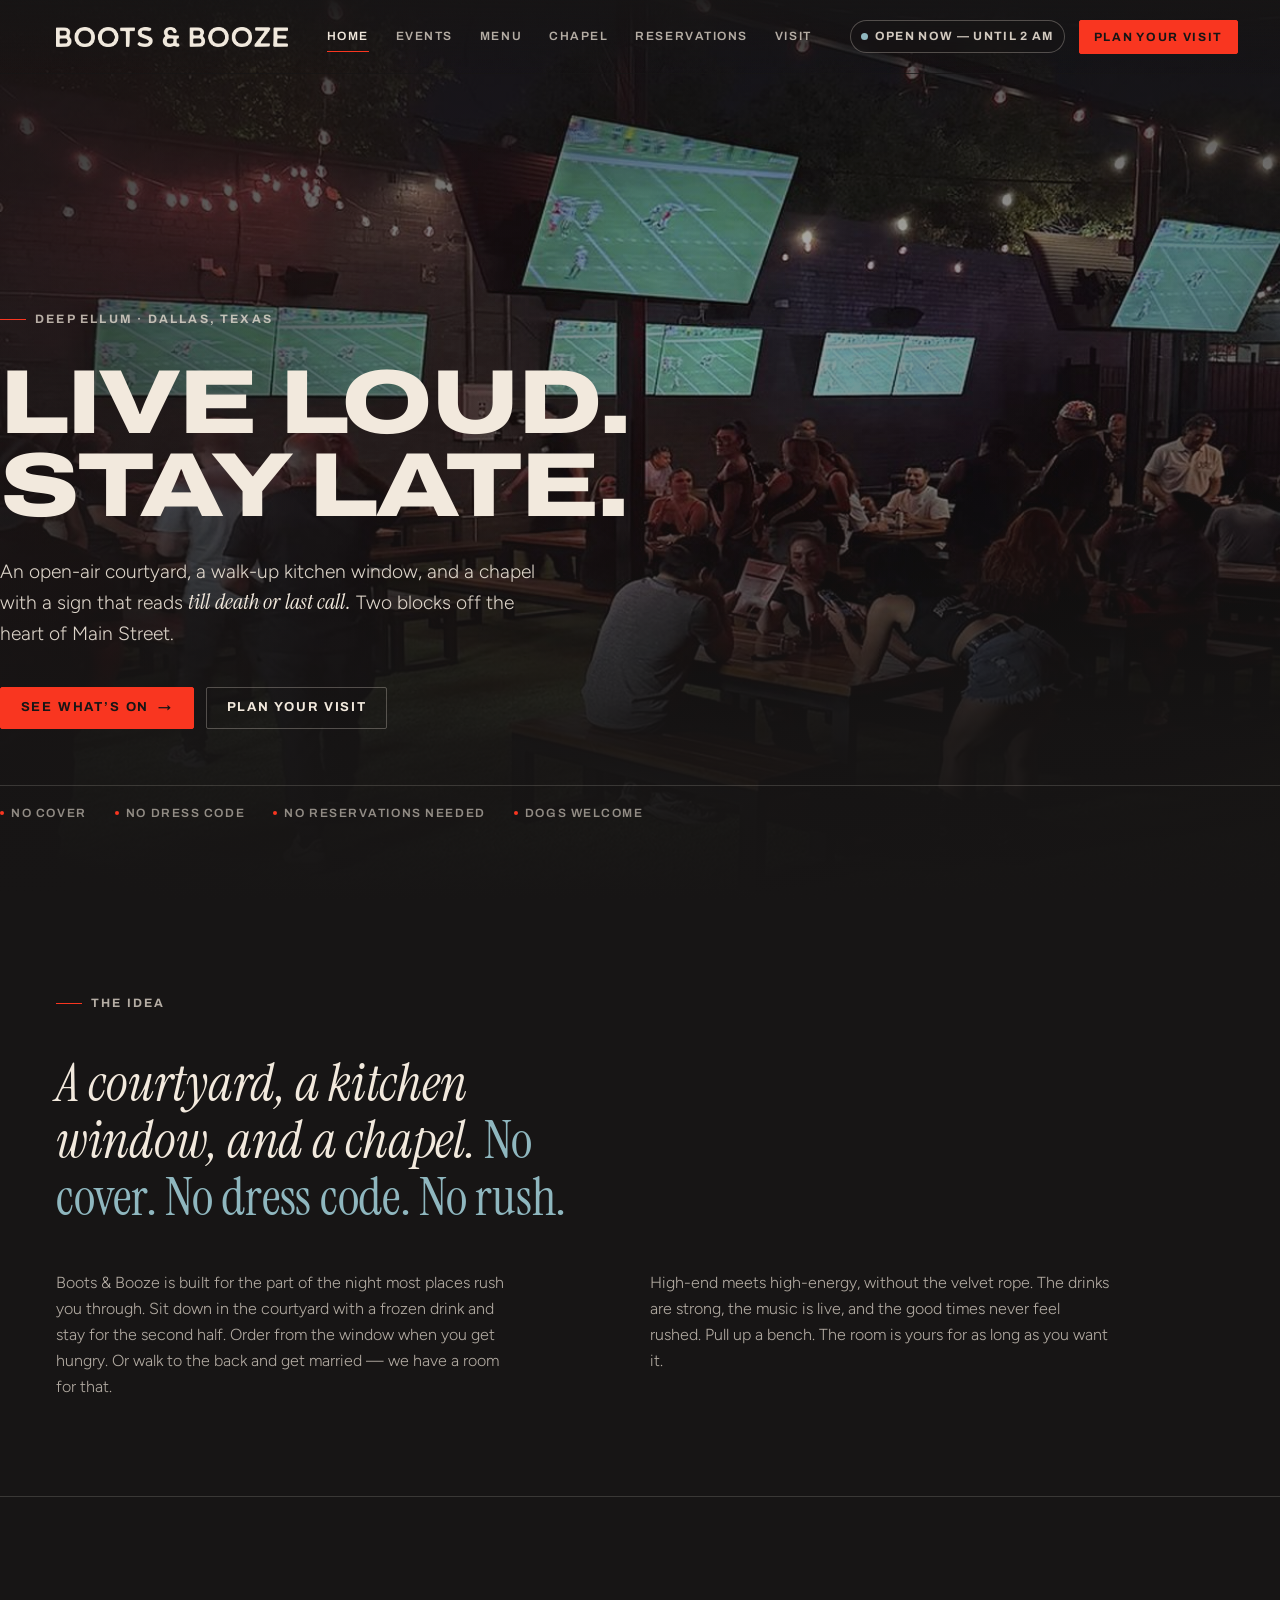
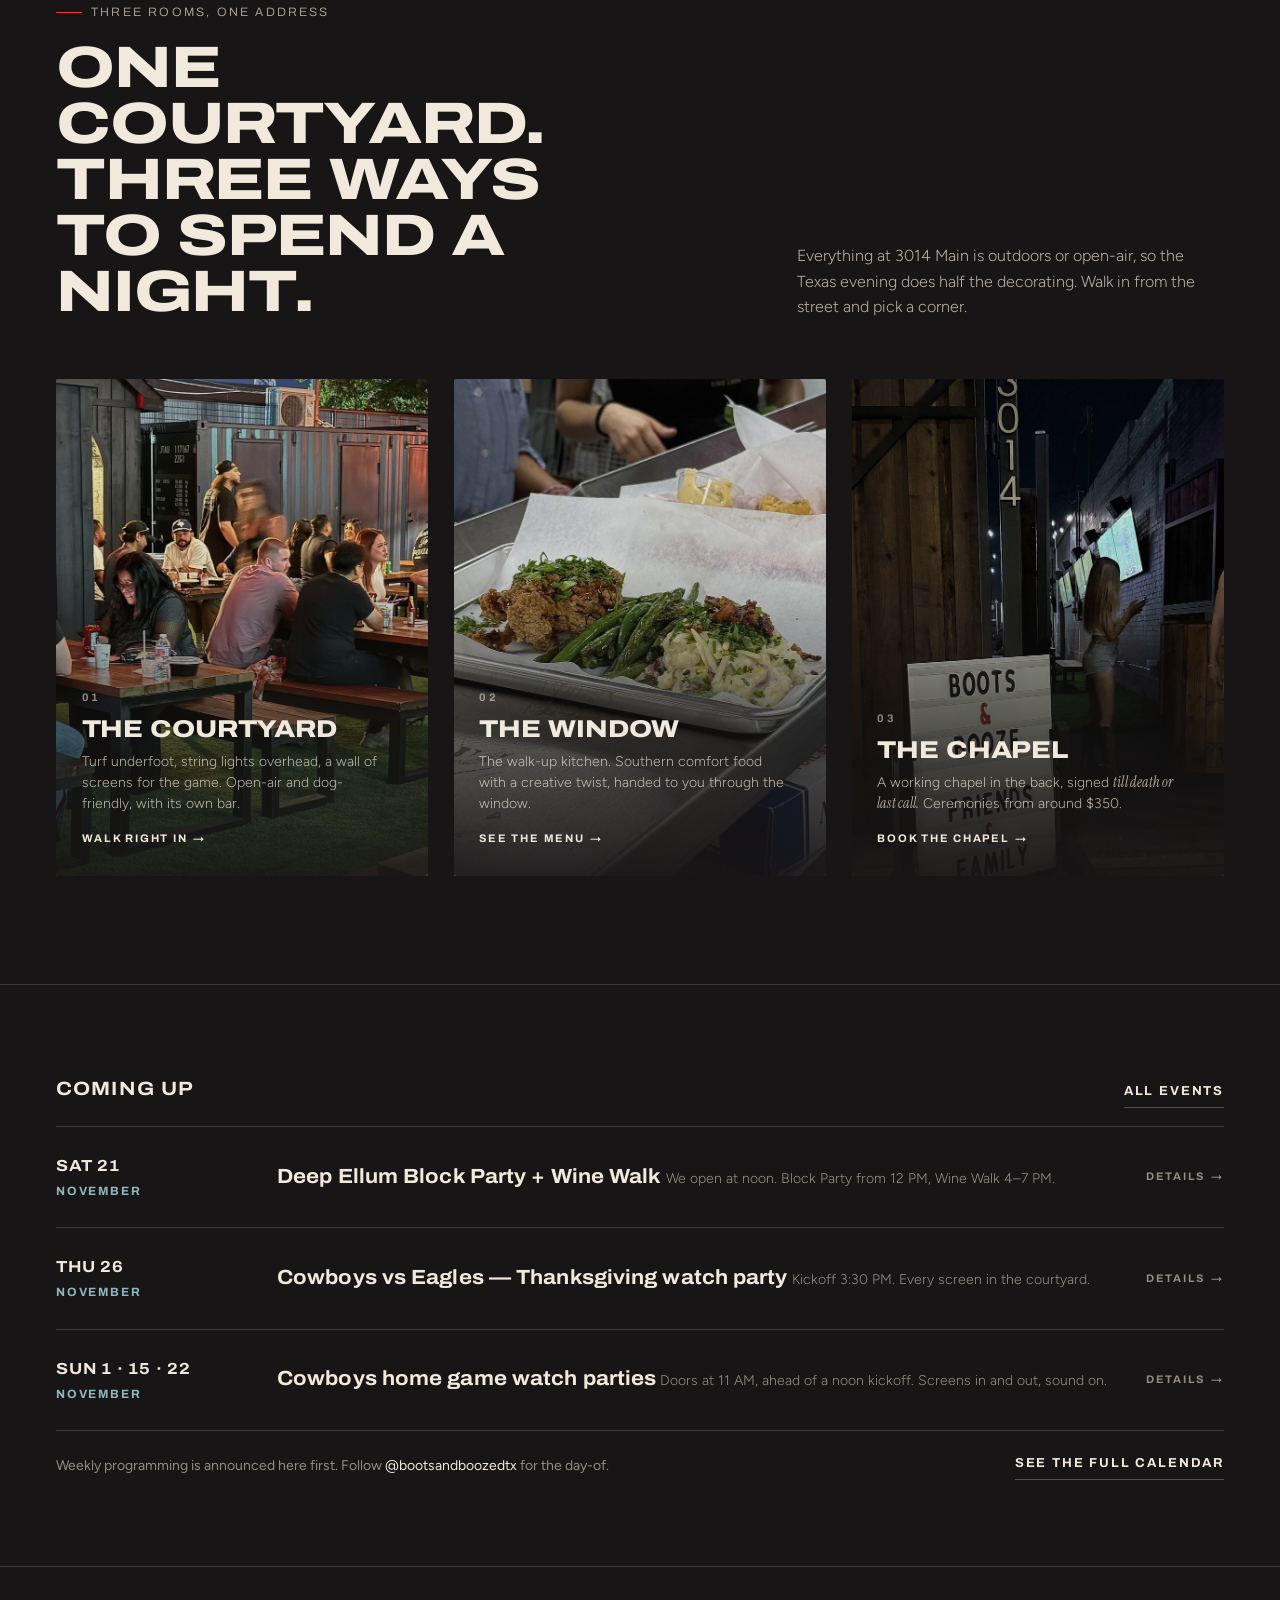
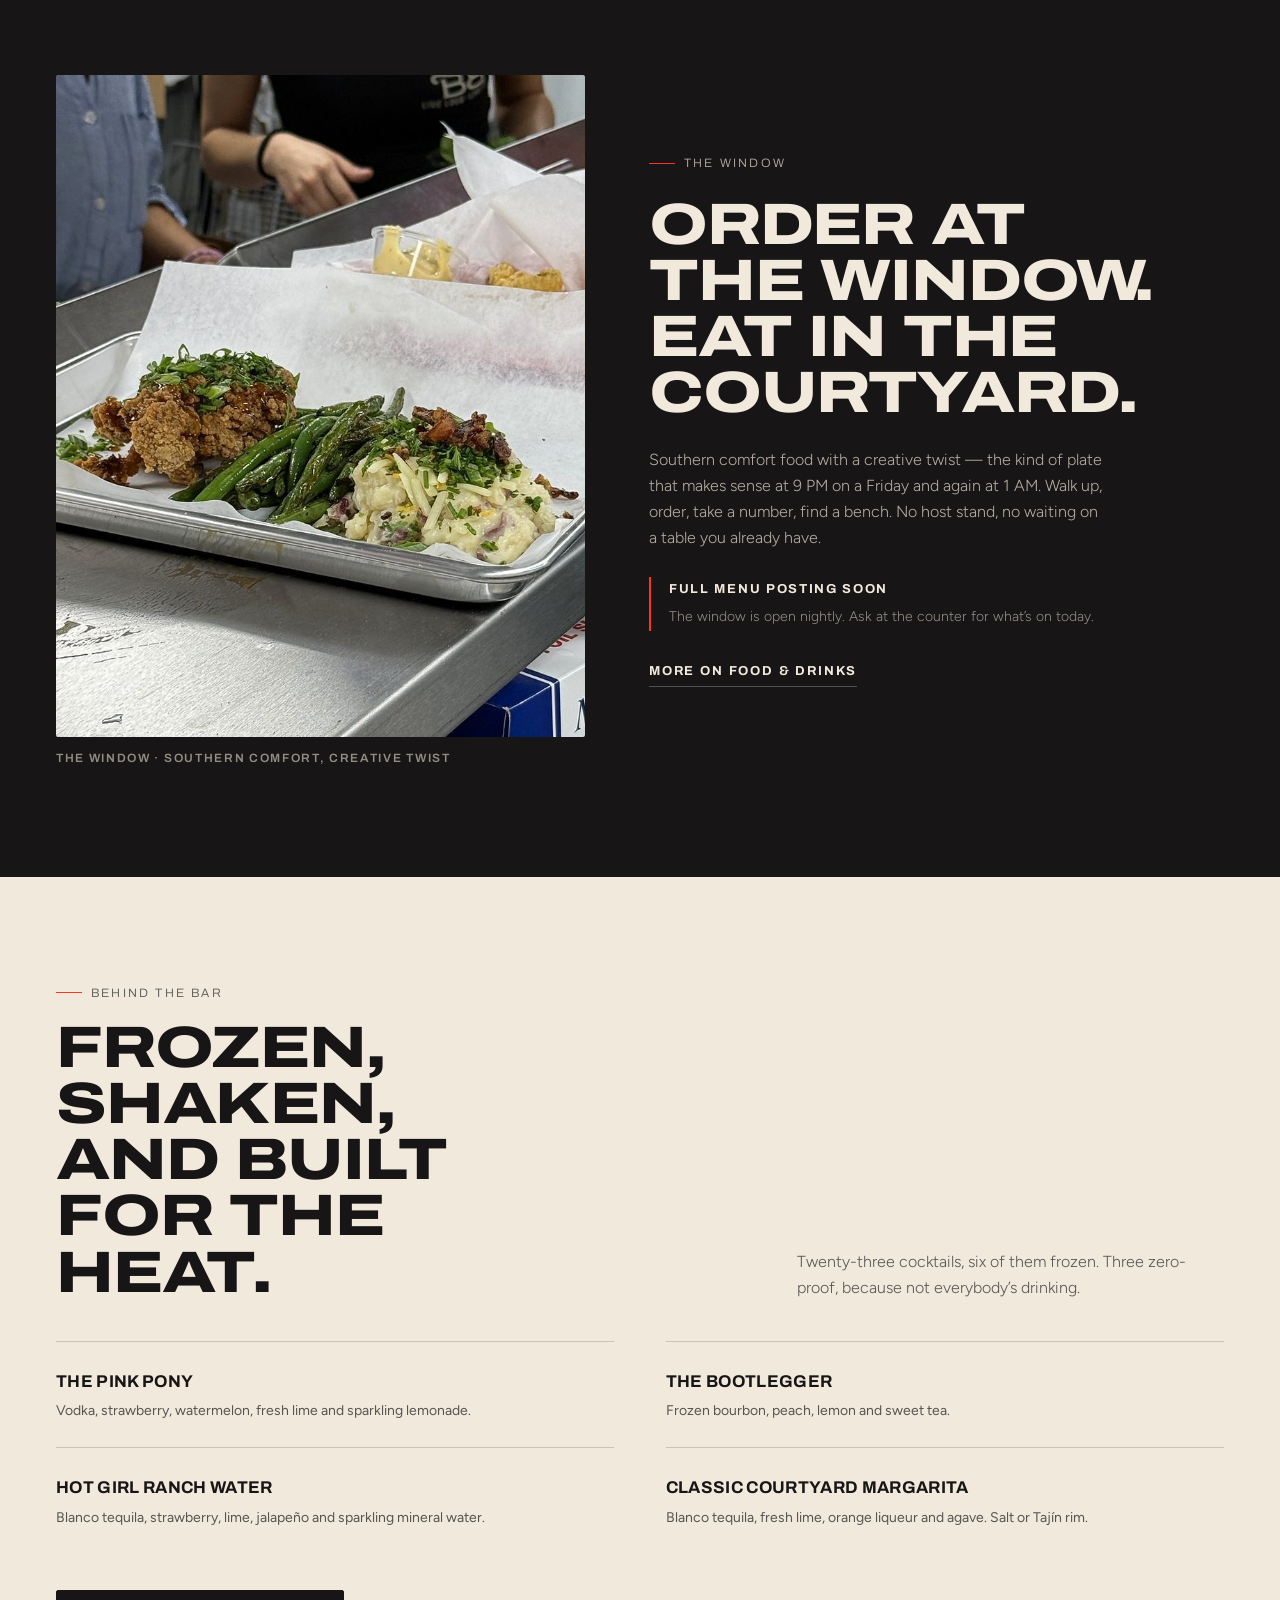
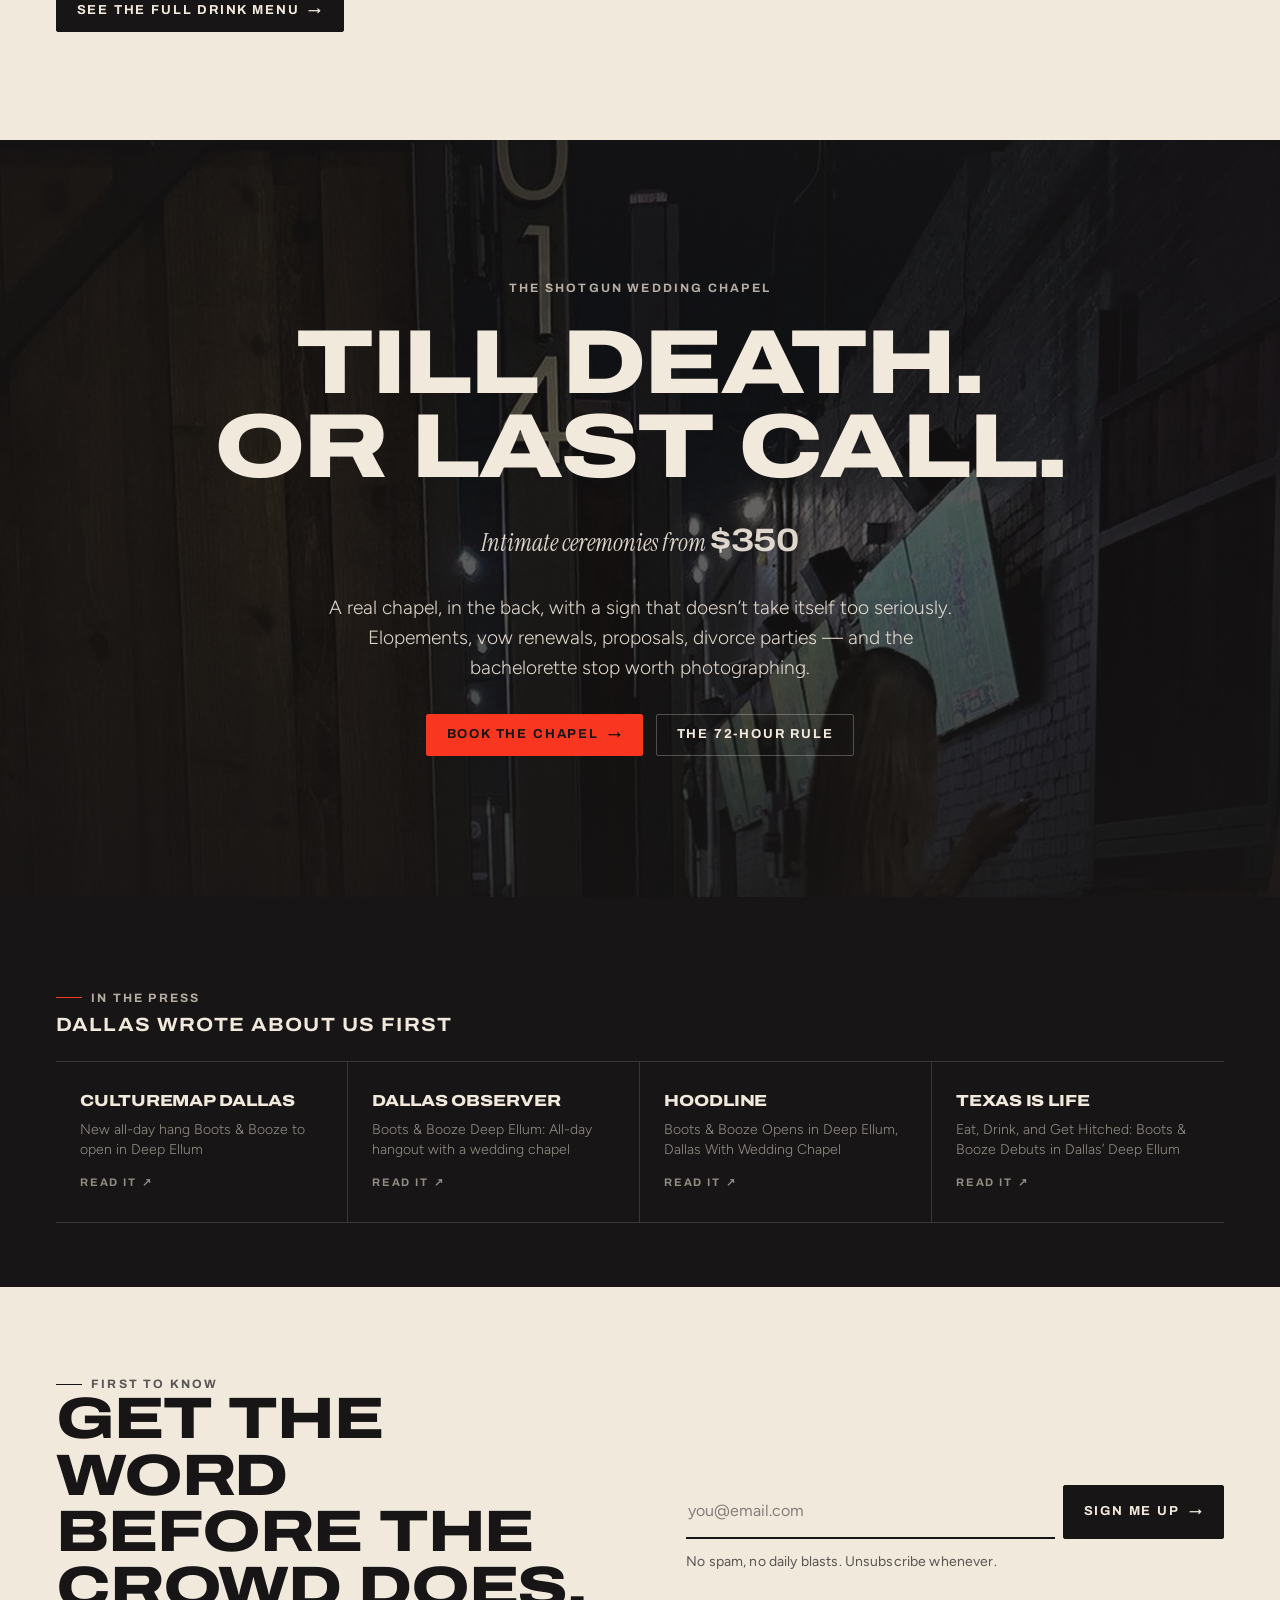
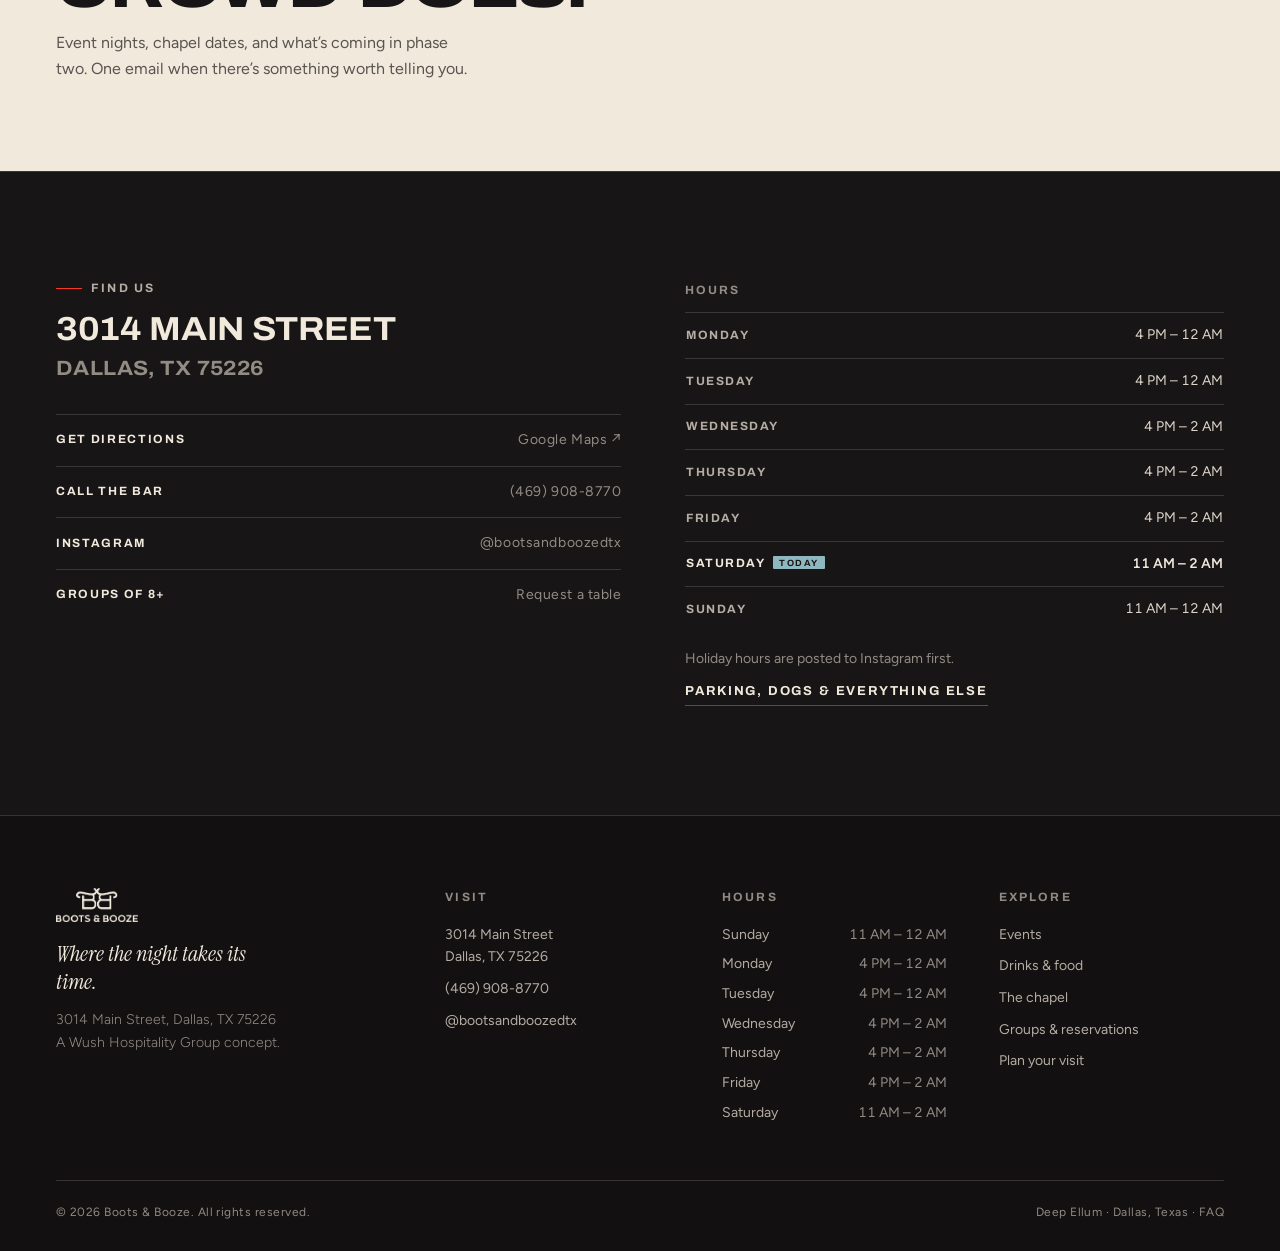
==== commit 87402909: "Reservations: first-come seating, drop unverifiable spend claims The site no longer states 'no minim" ====
--- a/index.html
+++ b/index.html
@@ -28,6 +28,9 @@
 </head>
 <body class="page-index">
 <a class="skip" href="#main">Skip to content</a>
+<!-- CLIENT SIGN-OFF: this build uses 3014 Main St. Their current site says 3010;
+     press coverage and the sidewalk sign in their own photography read 3014.
+     Confirm the correct street number before launch. -->
 <script type="application/ld+json">
 {
   "@context": "https://schema.org",
@@ -259,6 +262,9 @@
       <p class="eyebrow">The Window</p>
       <h2 class="h2">Order at the window.<br>Eat in the courtyard.</h2>
       <p>Southern comfort food with a creative twist — the kind of plate that makes sense at 9 PM on a Friday and again at 1 AM. Walk up, order, take a number, find a bench. No host stand, no waiting on a table you already have.</p>
+      <!-- CLIENT SIGN-OFF: The Window's 6:30 AM weekday service is delayed until
+           after phase two. Nothing on this site advertises morning hours; the hours
+           block reflects the 4 PM open. Restore breakfast copy when it launches. -->
       <div class="note-box">
         <strong>Full menu posting soon</strong>
         <span>The window is open nightly. Ask at the counter for what’s on today.</span>
@@ -364,9 +370,12 @@
         <p class="capture__sub">Event nights, chapel dates, and what’s coming in phase two. One email when there’s something worth telling you.</p>
       </div>
       <div data-reveal>
-        <!-- CLIENT SIGN-OFF: replace data-endpoint with a live form endpoint
-             (Formspree, Buttondown, Klaviyo, etc.) before launch. Until then
-             this submits as a pre-filled email to the address below. -->
+        <!-- CLIENT SIGN-OFF — FORM ENDPOINT.
+             This newsletter form has no backend. data-mailto is a fallback that
+             opens the visitor's mail client; it will lose most signups. Add a
+             live endpoint (Formspree, Buttondown, Klaviyo) by setting
+             data-endpoint on this form before launch. hello@bootsandboozetx.com
+             is a placeholder address and must be replaced with a real inbox. -->
         <form class="cform" action="#" method="post"
               data-mailto="hello@bootsandboozetx.com"
               data-subject="Newsletter signup — bootsandboozetx.com"
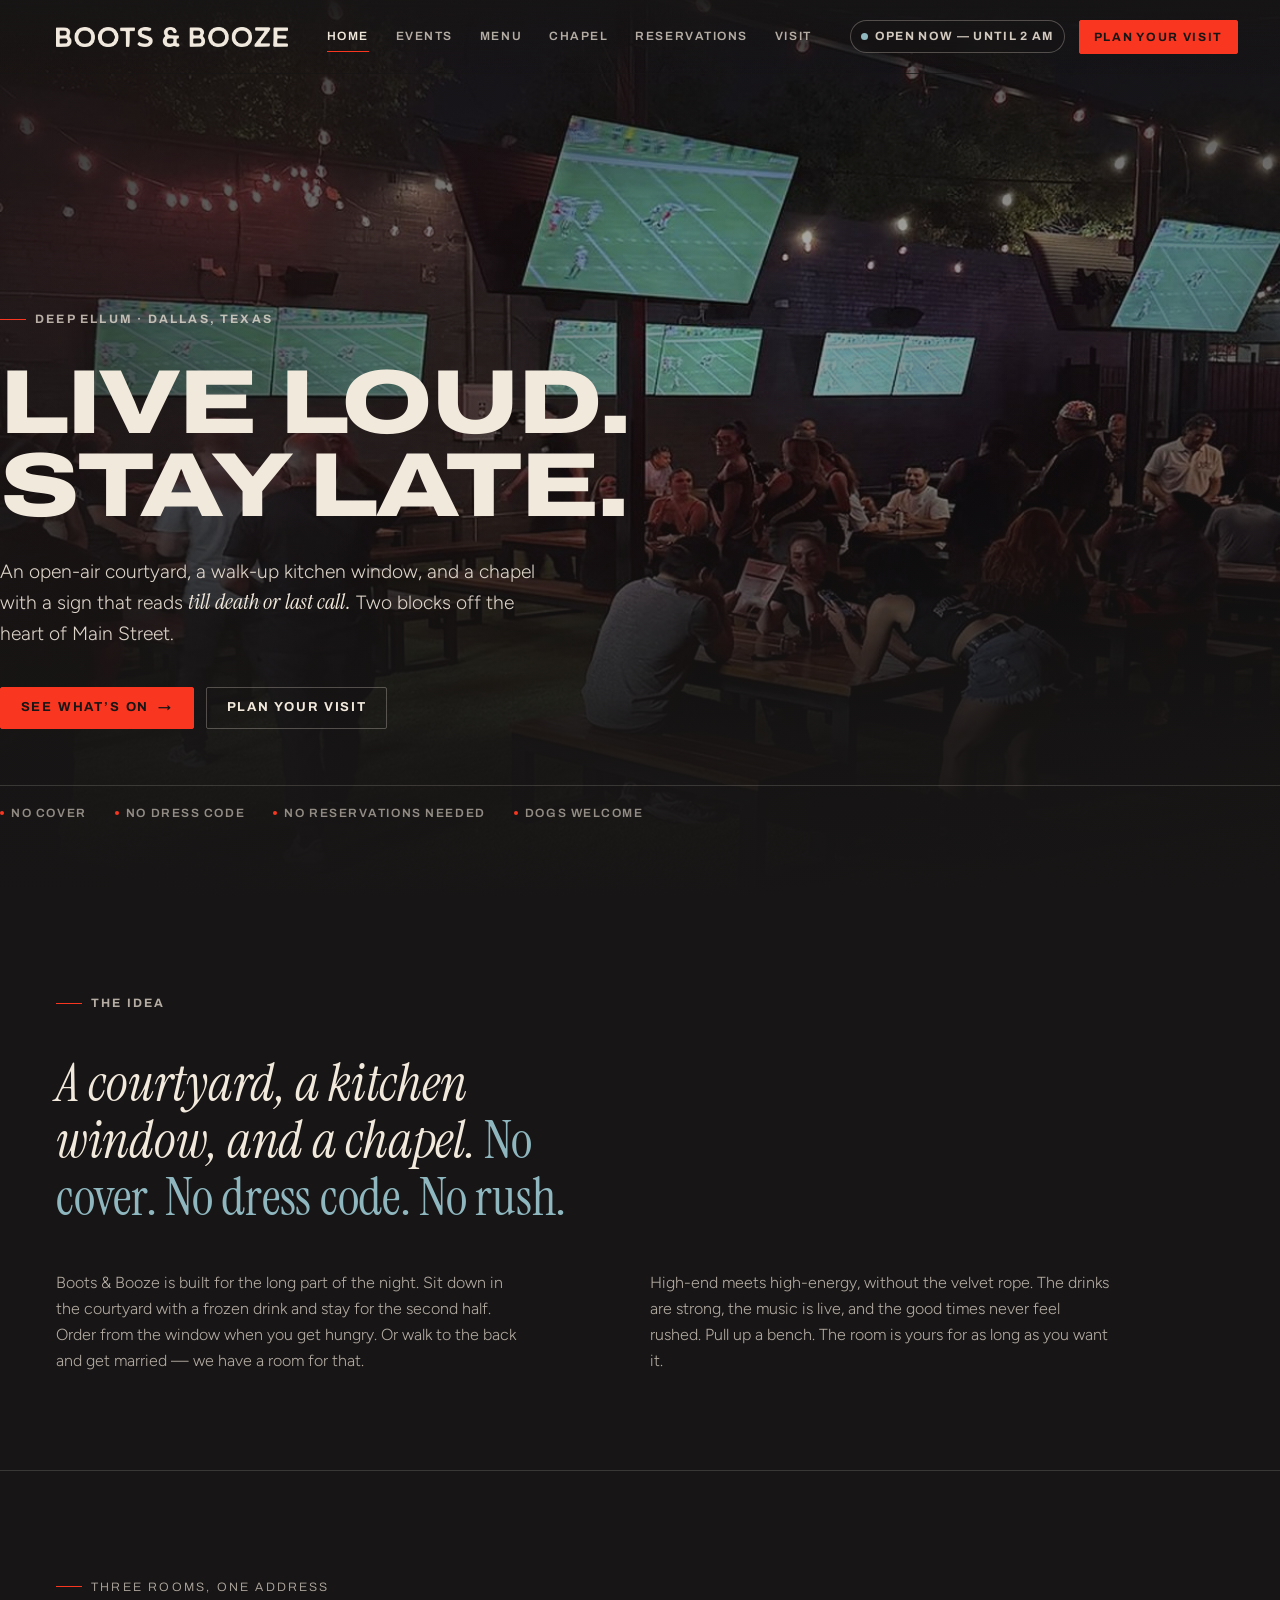
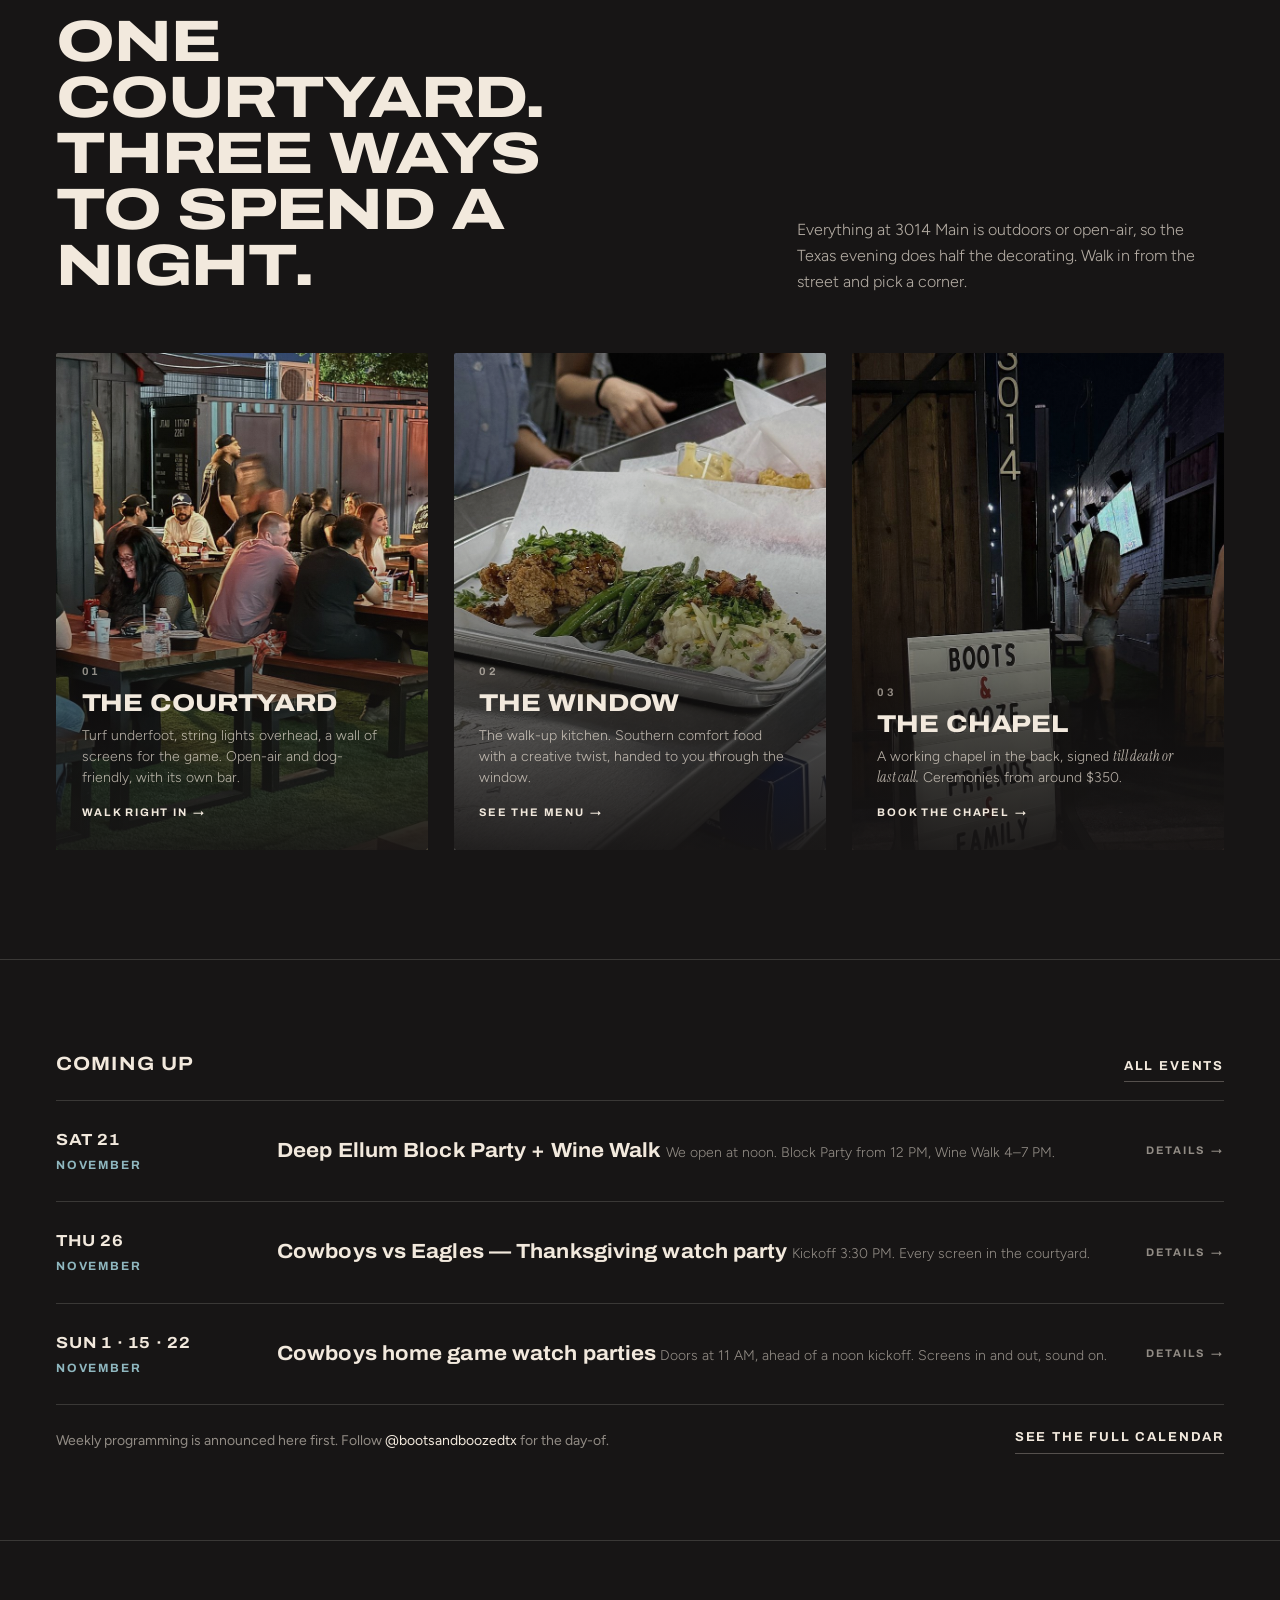
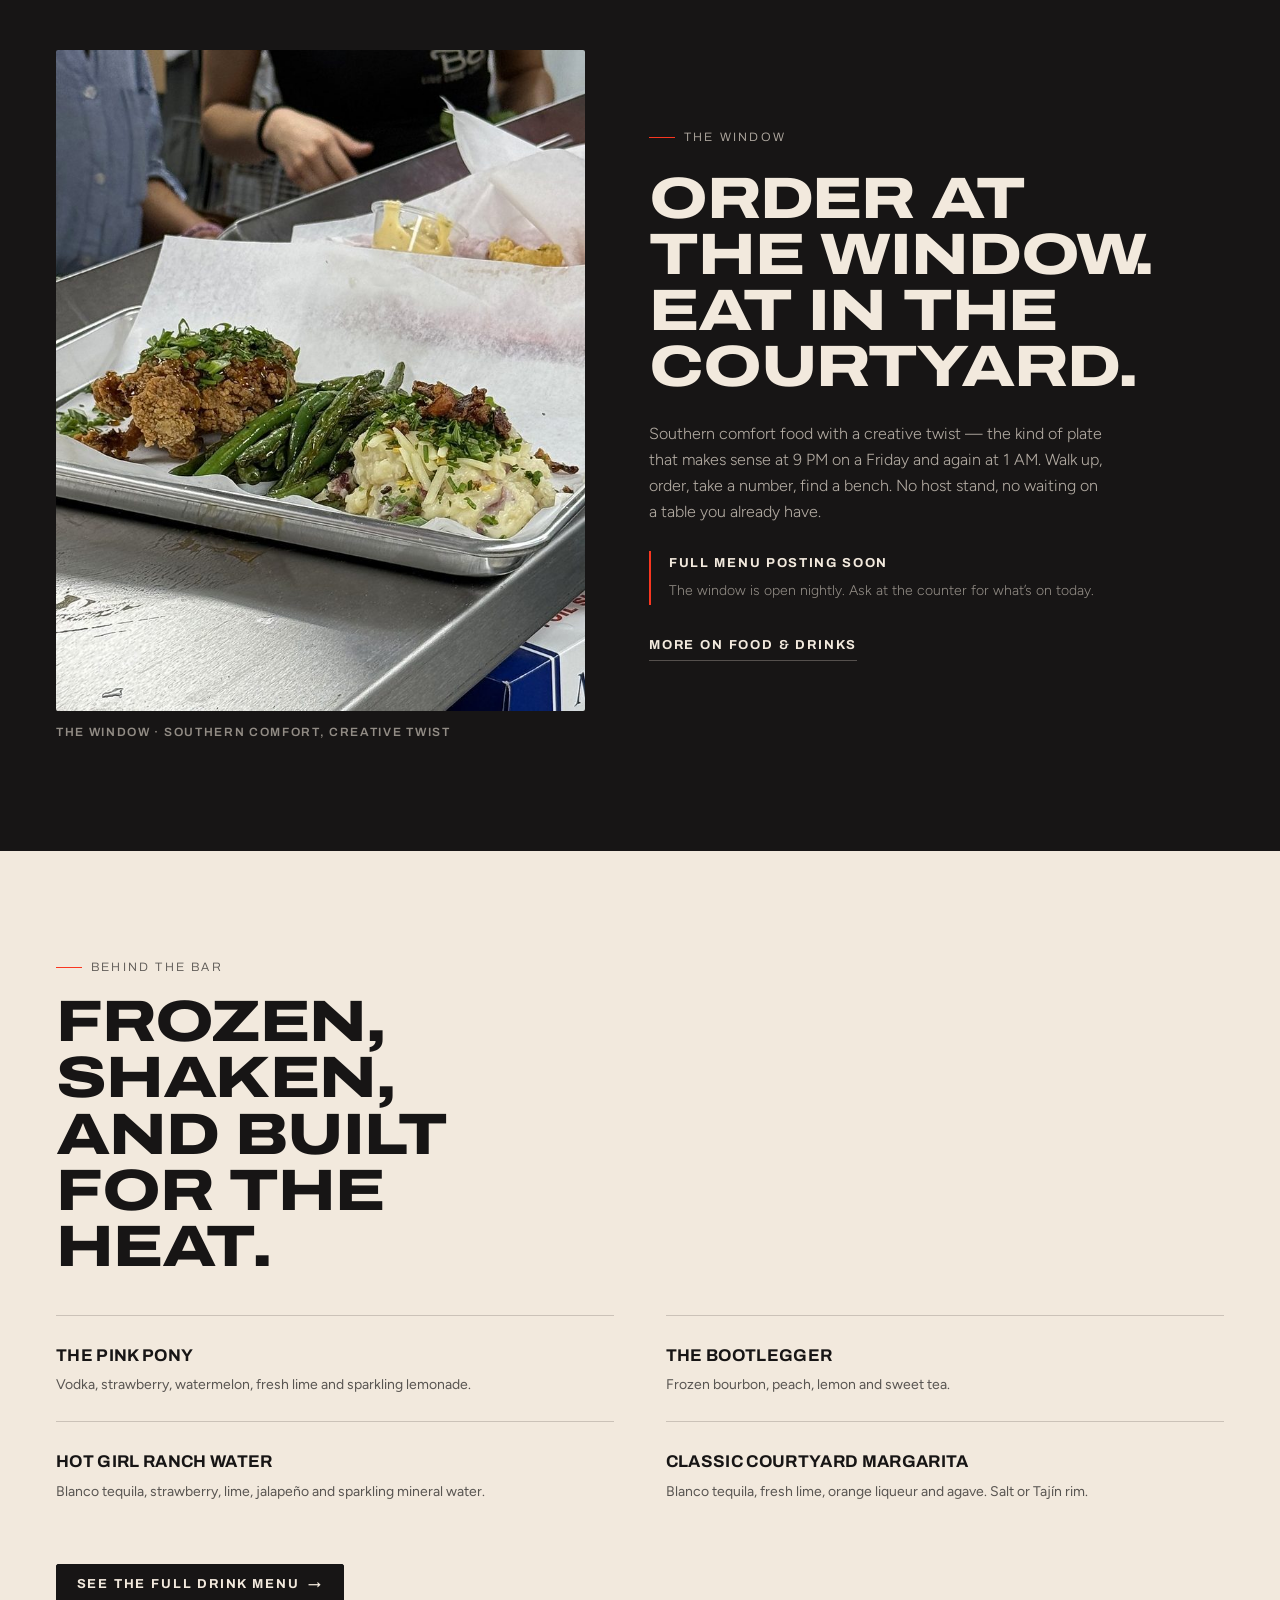
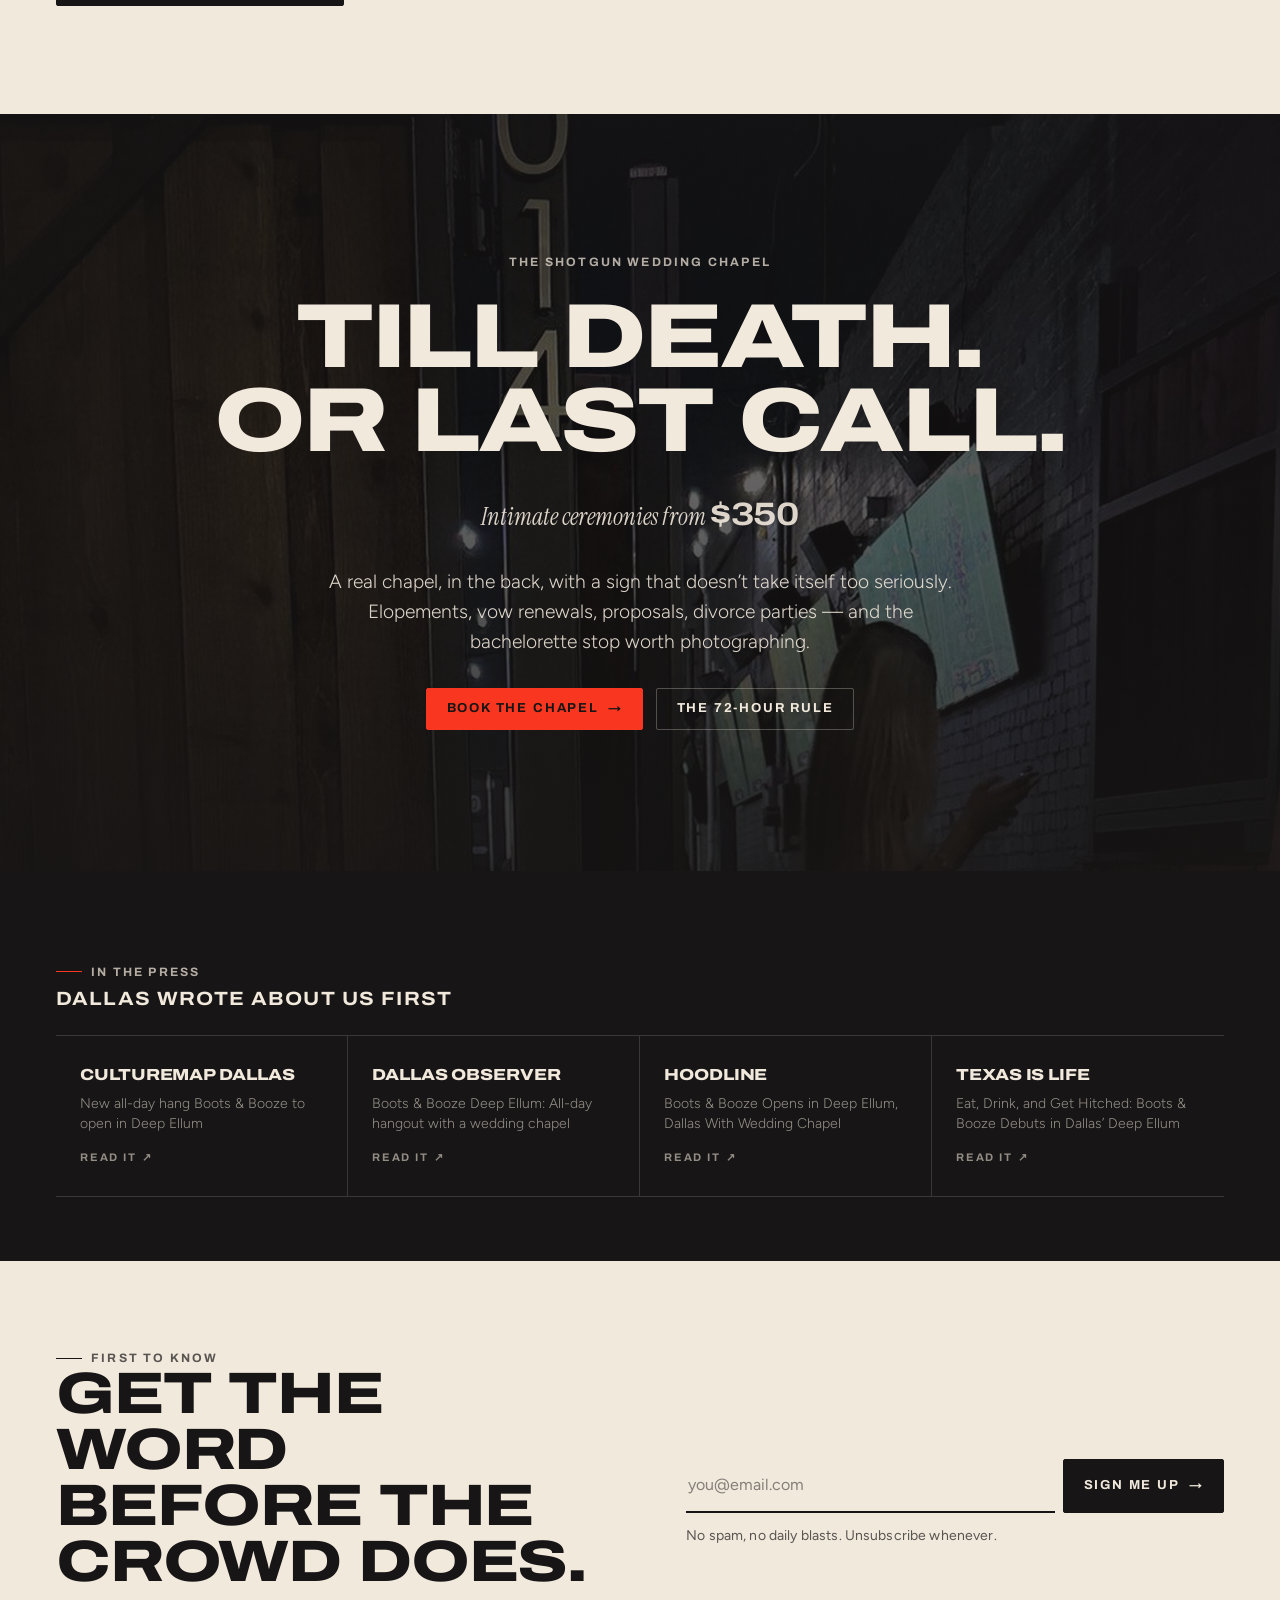
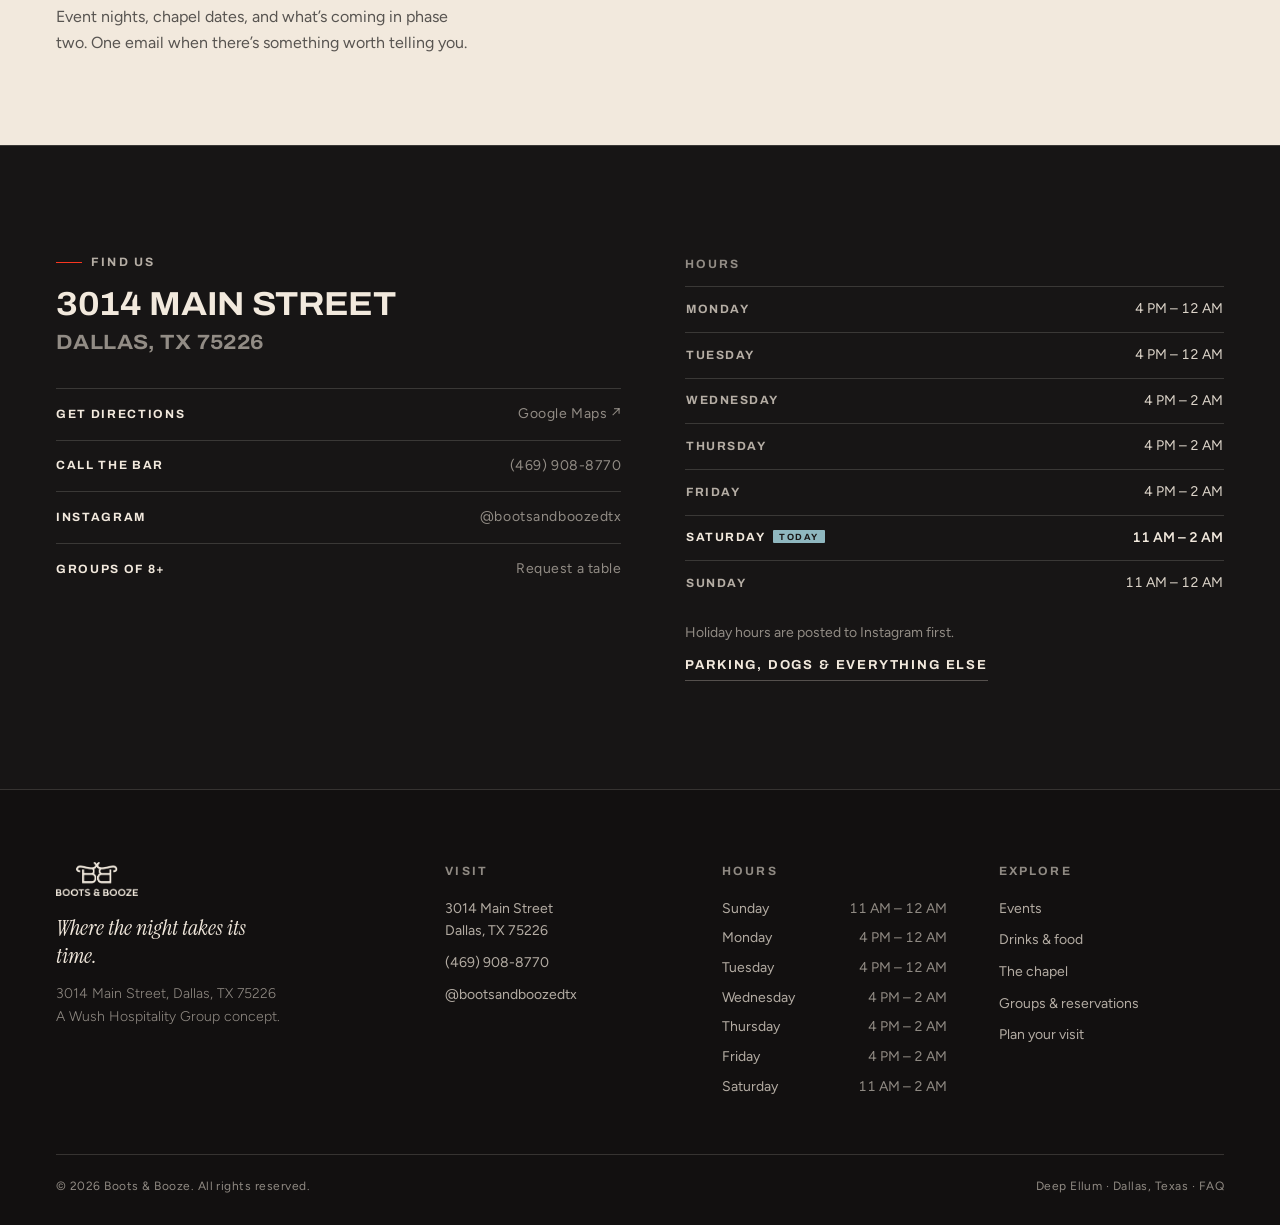
==== commit 9c20bced: "Copy pass: remove unsupported claims, tighten phrasing" ====
--- a/index.html
+++ b/index.html
@@ -160,7 +160,7 @@
     <p class="eyebrow" data-reveal>The idea</p>
     <p class="statement__line" data-reveal>A courtyard, a kitchen window, and a chapel. <em>No cover. No dress code. No rush.</em></p>
     <div class="statement__body">
-      <p data-reveal>Boots &amp; Booze is built for the part of the night most places rush you through. Sit down in the courtyard with a frozen drink and stay for the second half. Order from the window when you get hungry. Or walk to the back and get married — we have a room for that.</p>
+      <p data-reveal>Boots &amp; Booze is built for the long part of the night. Sit down in the courtyard with a frozen drink and stay for the second half. Order from the window when you get hungry. Or walk to the back and get married — we have a room for that.</p>
       <p data-reveal>High-end meets high-energy, without the velvet rope. The drinks are strong, the music is live, and the good times never feel rushed. Pull up a bench. The room is yours for as long as you want it.</p>
     </div>
   </div>
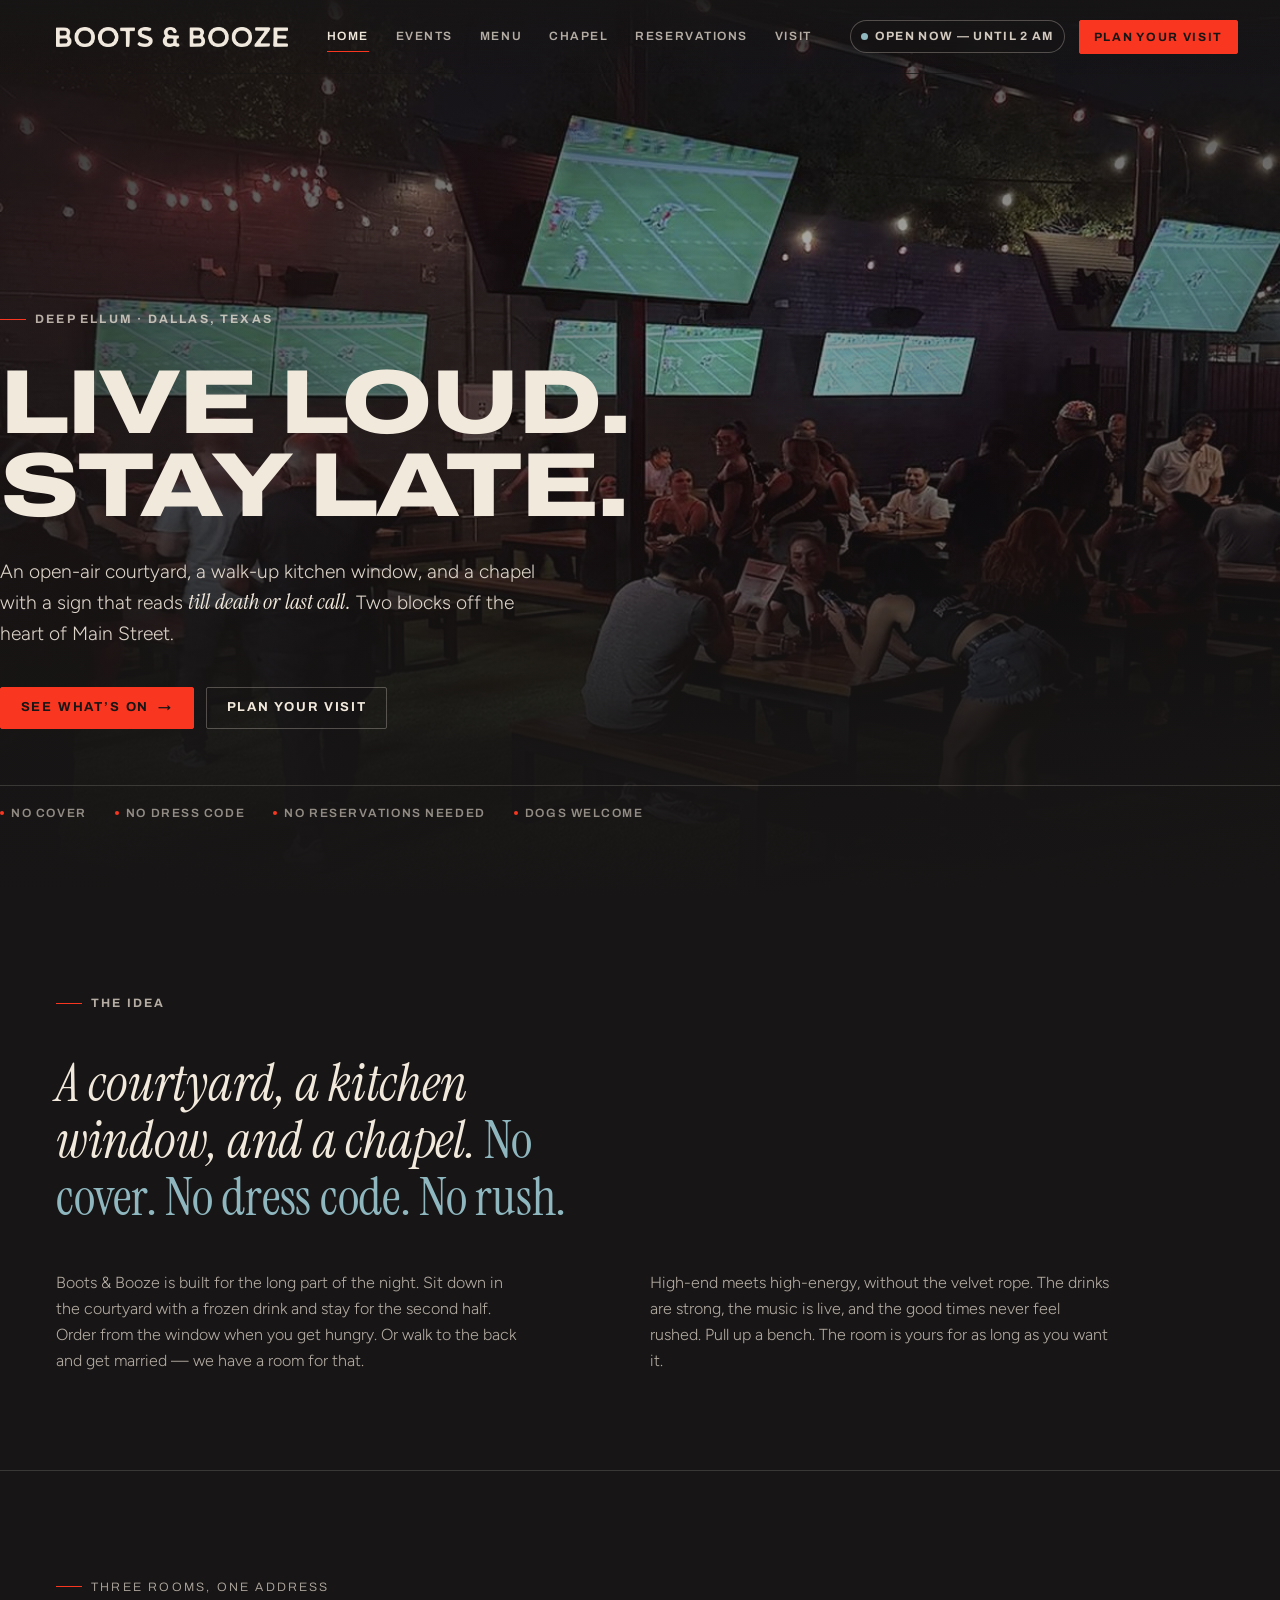
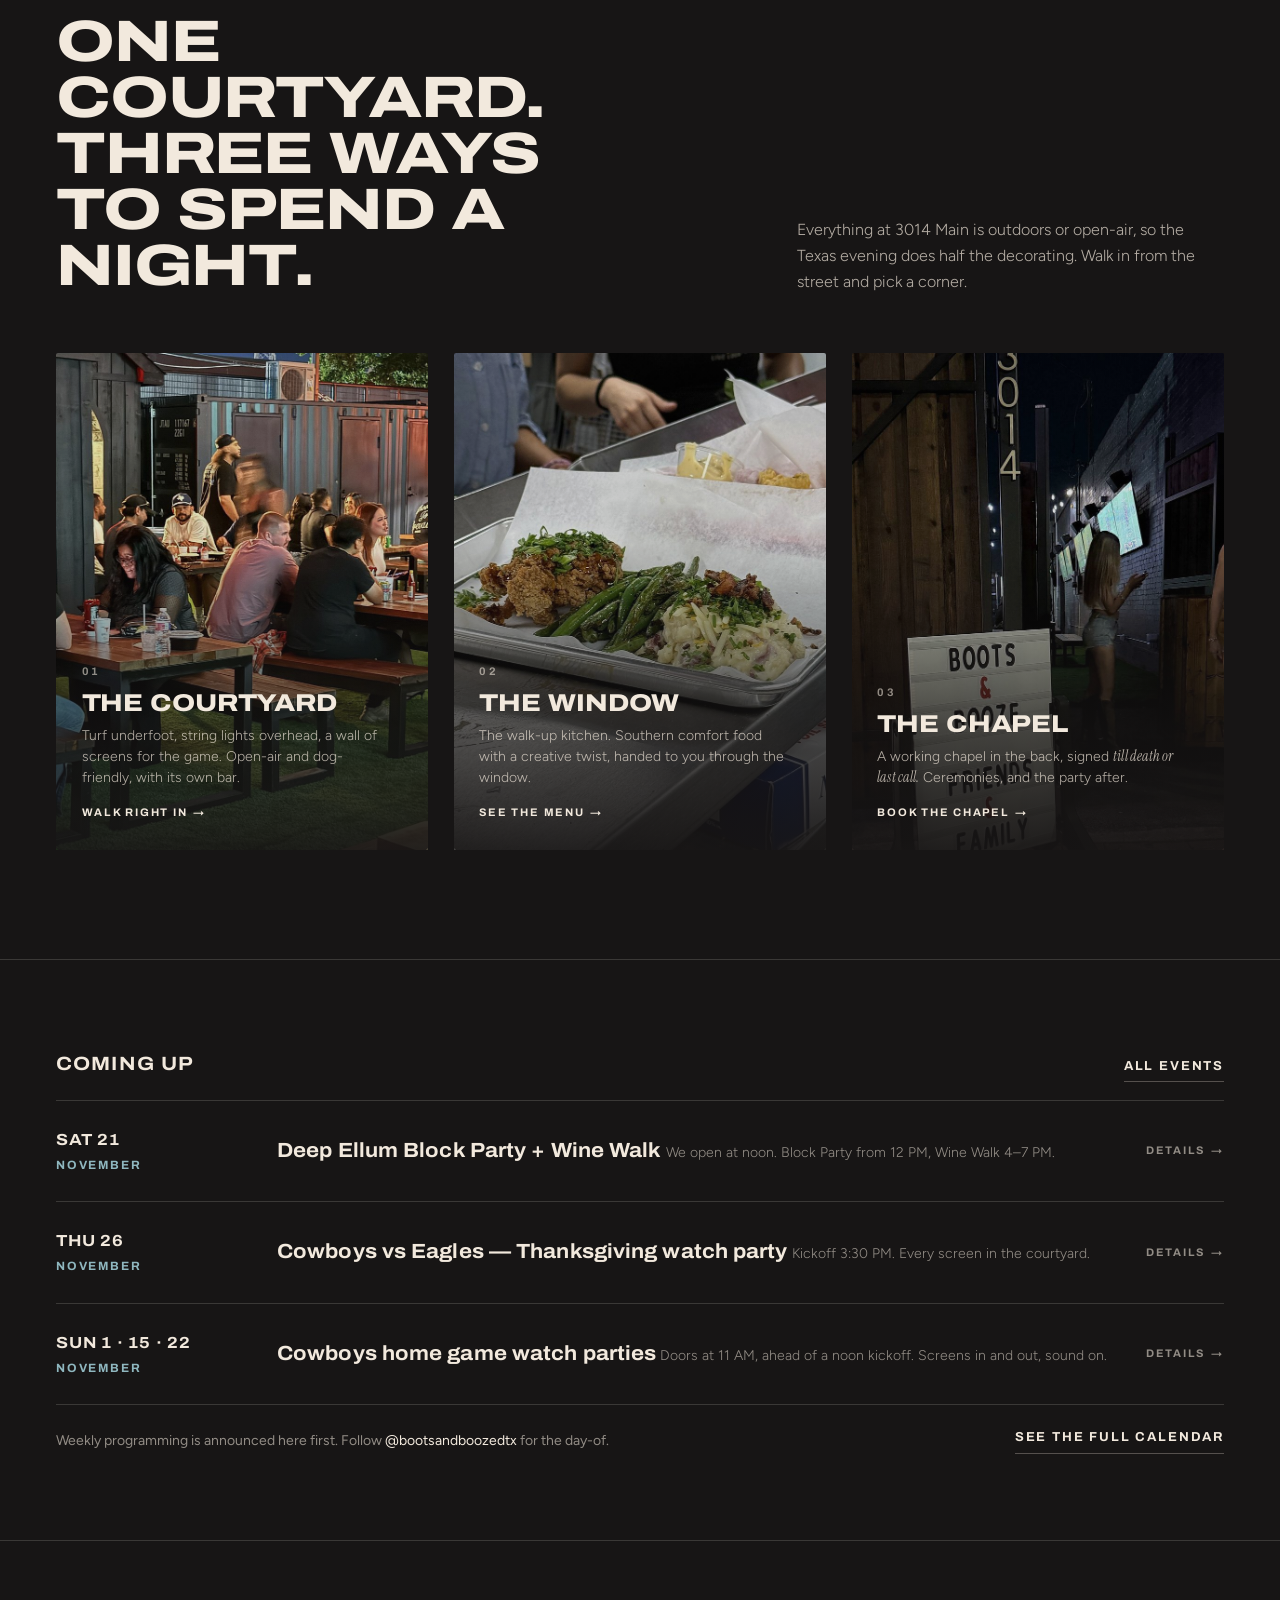
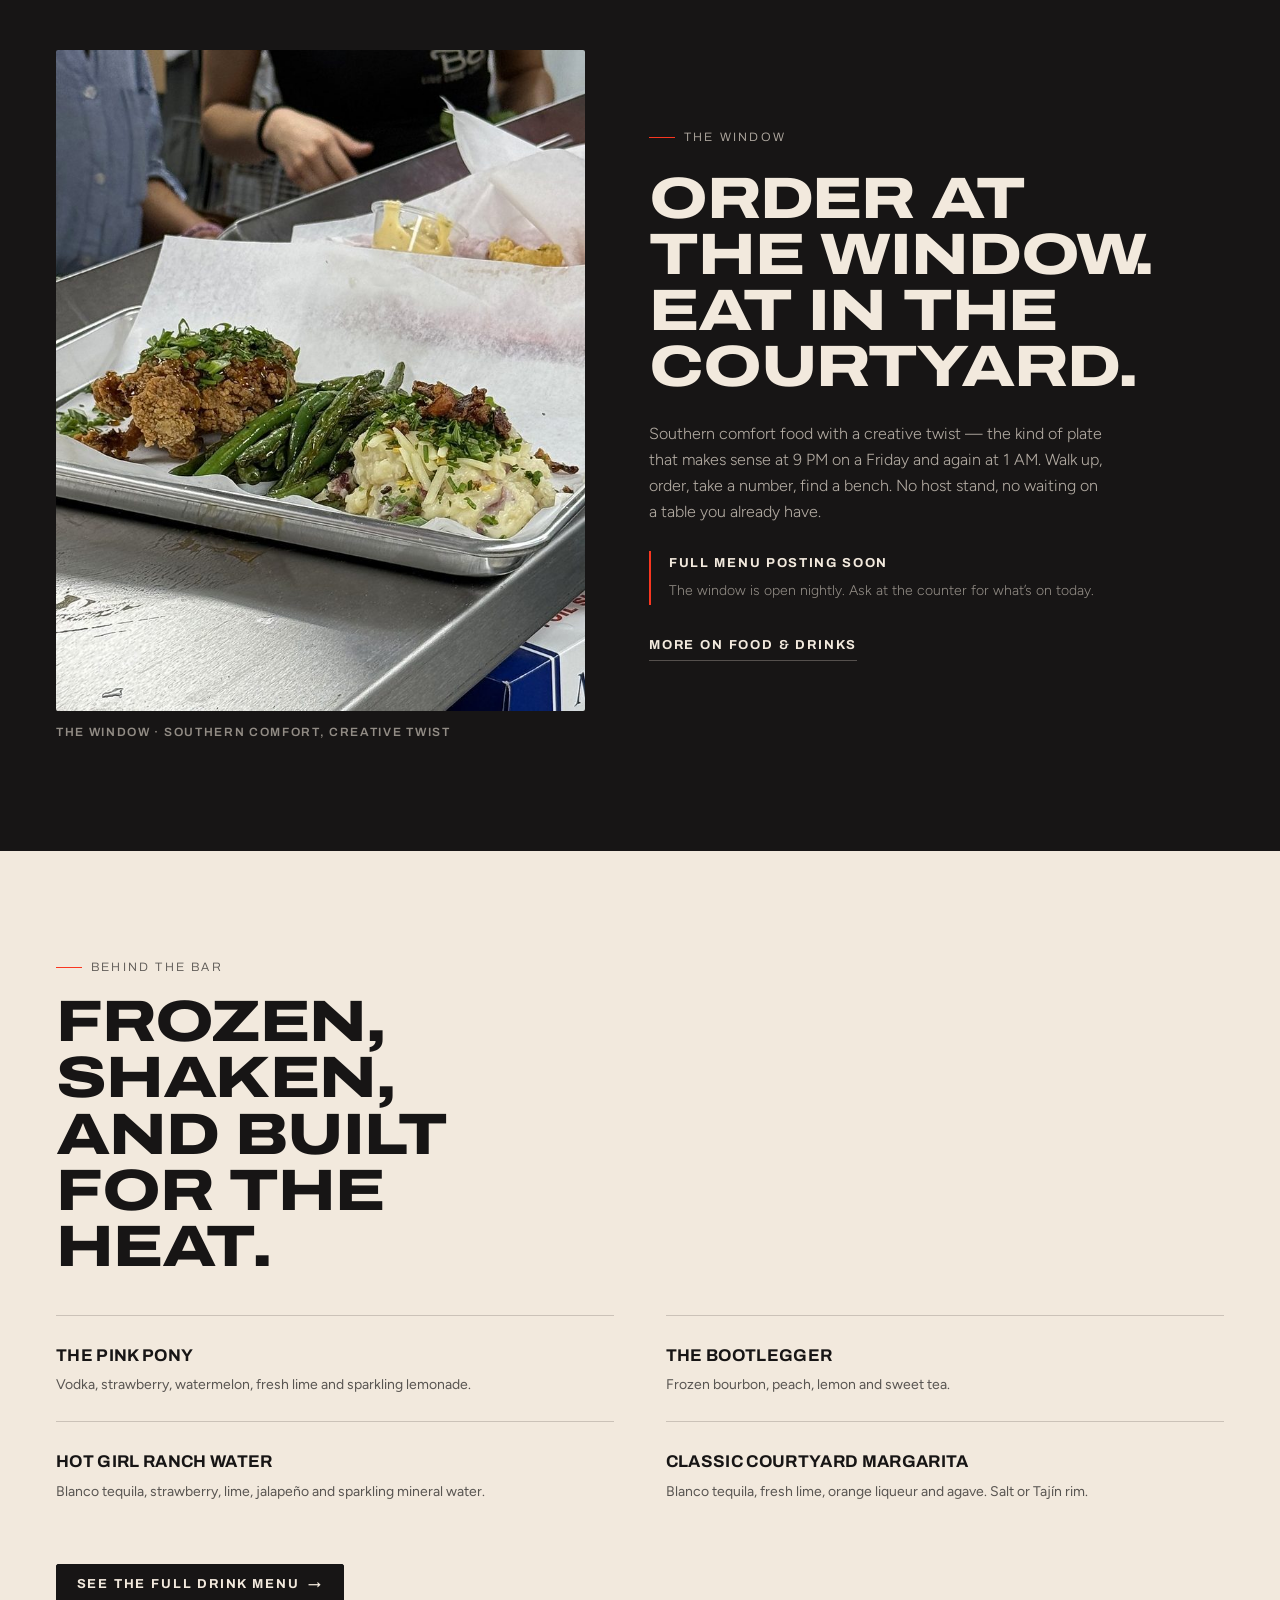
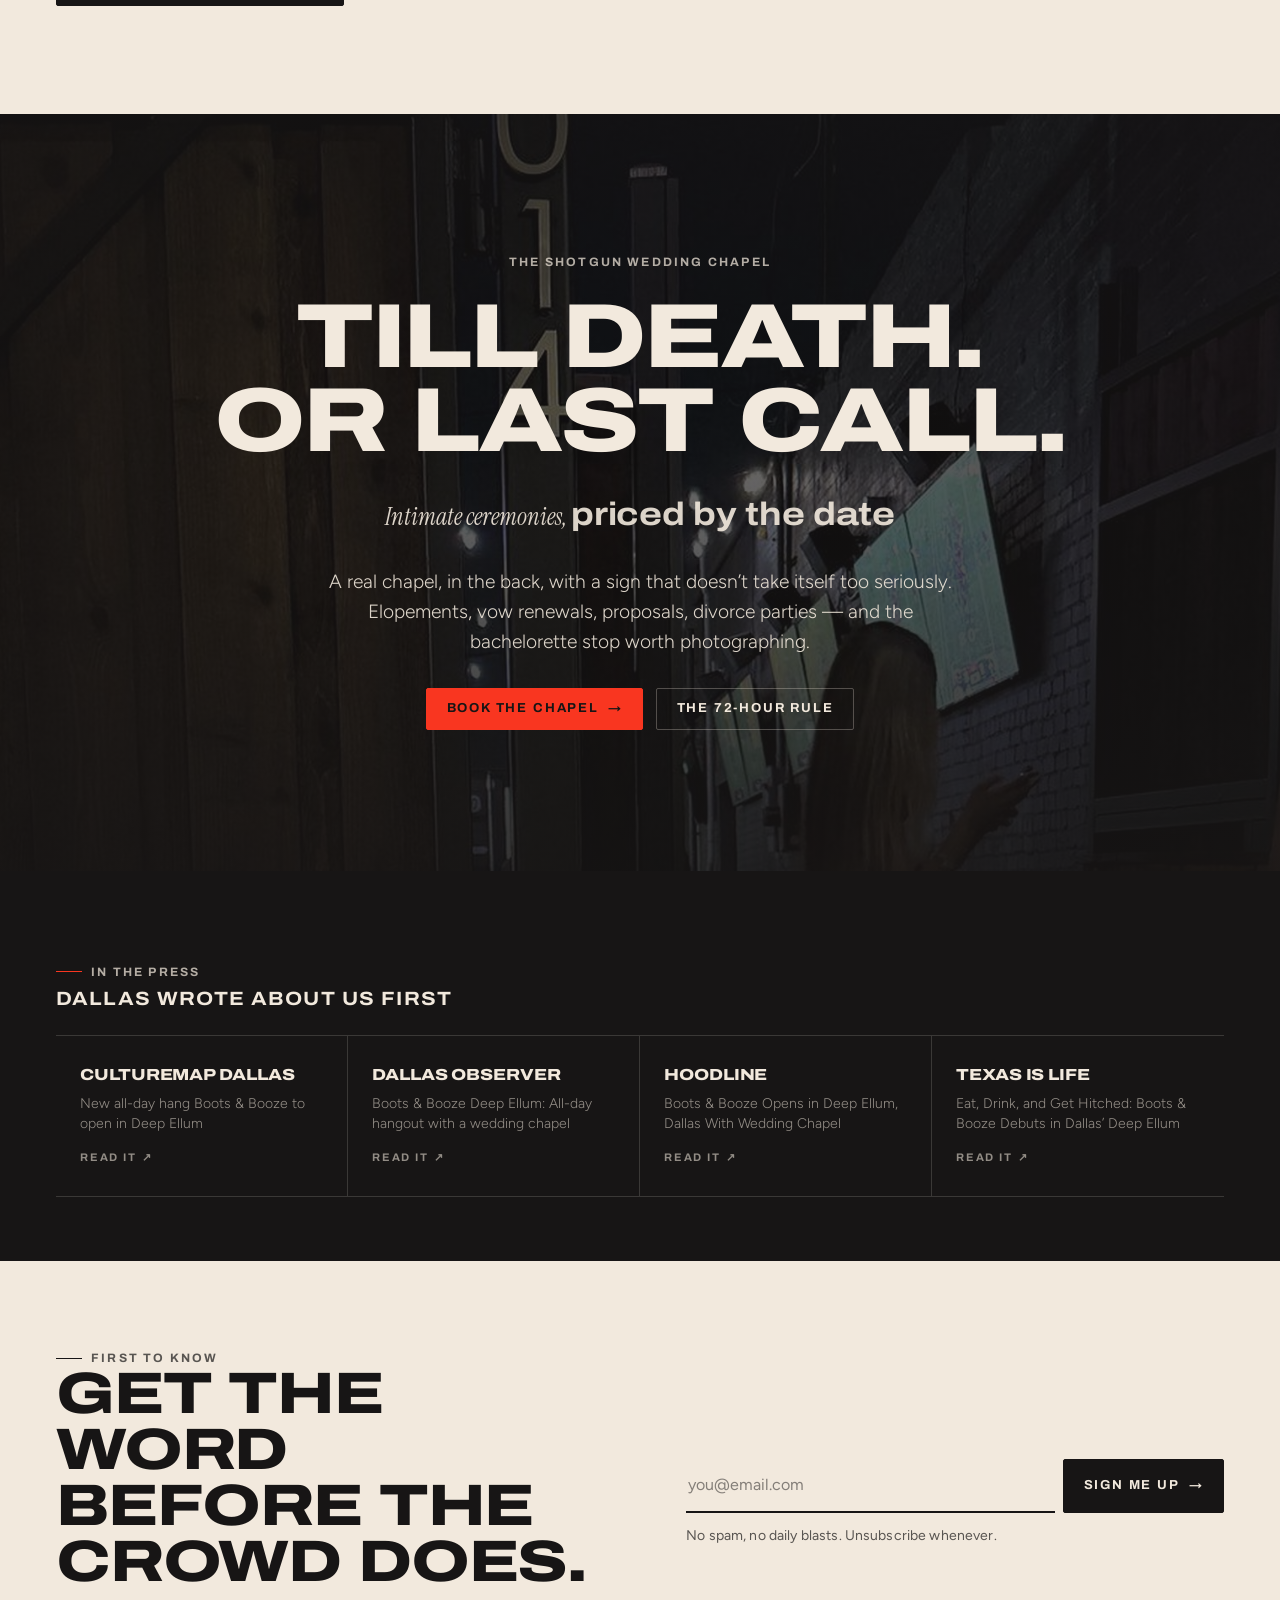
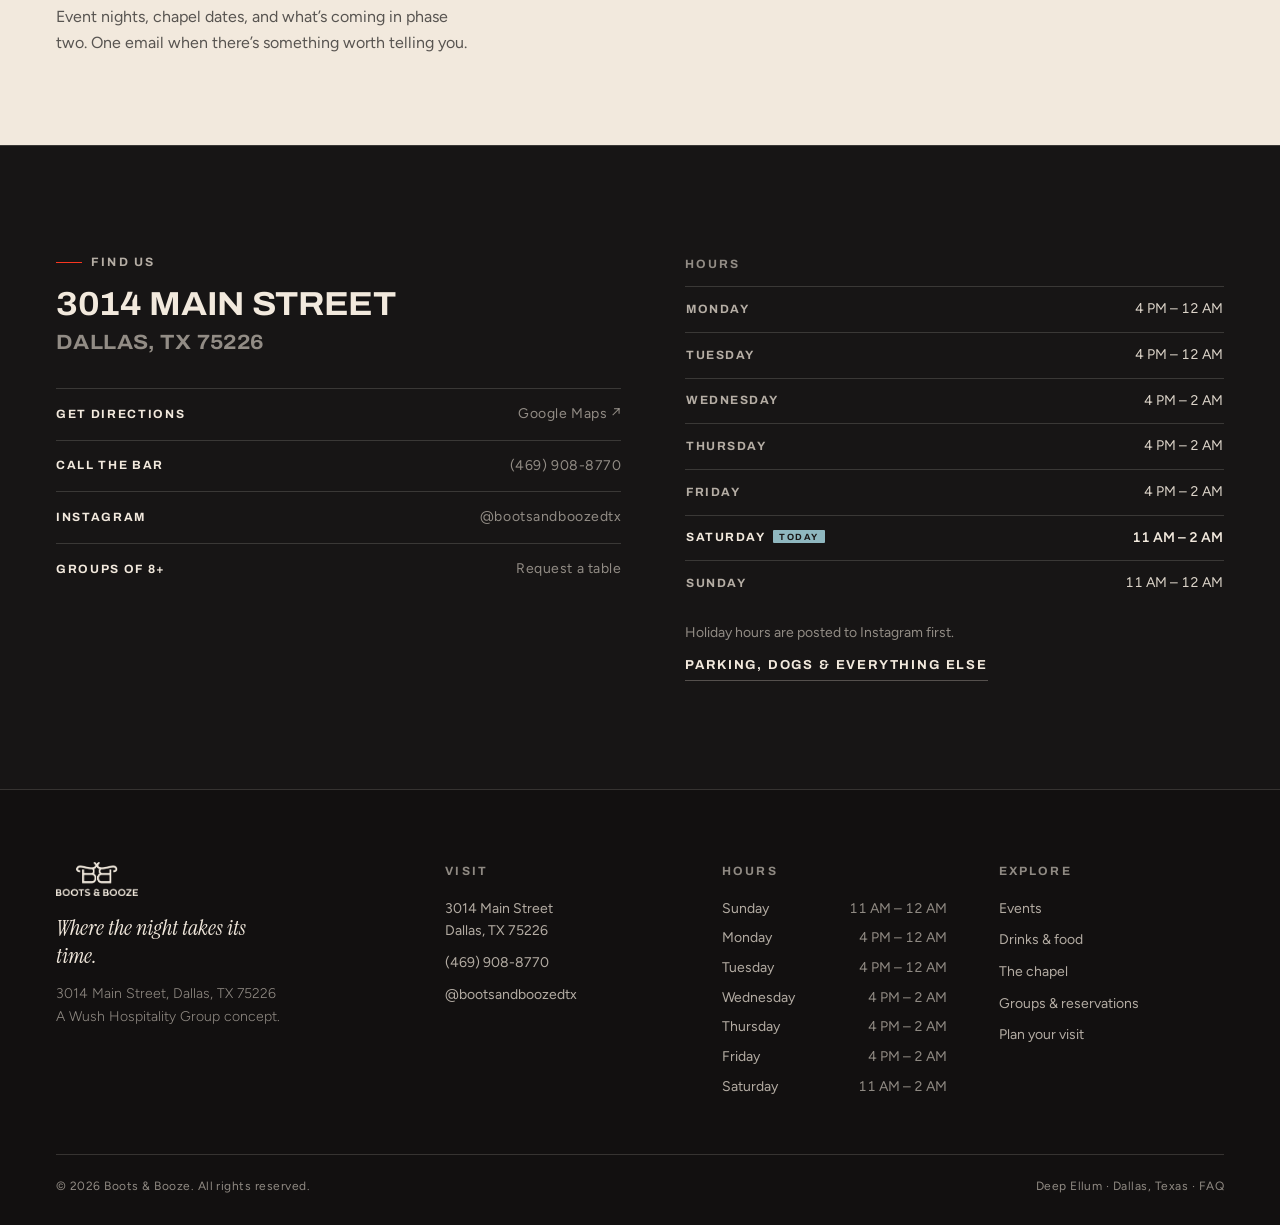
==== commit 76365604: "Remove chapel pricing; quote by date instead" ====
--- a/index.html
+++ b/index.html
@@ -203,7 +203,7 @@
         <div class="card__body">
           <span class="card__num">03</span>
           <h3 class="card__title">The Chapel</h3>
-          <p class="card__desc">A working chapel in the back, signed <span class="serif">till death or last call.</span> Ceremonies from around $350.</p>
+          <p class="card__desc">A working chapel in the back, signed <span class="serif">till death or last call.</span> Ceremonies, and the party after.</p>
           <span class="card__go">Book the chapel</span>
         </div>
       </a>
@@ -317,7 +317,7 @@
   <div class="wrap band__in" data-reveal>
     <p class="eyebrow eyebrow--plain" style="justify-content:center">The Shotgun Wedding Chapel</p>
     <h2 class="display">Till death.<br>Or last call.</h2>
-    <p class="band__price">Intimate ceremonies from <b>$350</b></p>
+    <p class="band__price">Intimate ceremonies, <b>priced by the date</b></p>
     <p class="lede" style="max-width:52ch">A real chapel, in the back, with a sign that doesn’t take itself too seriously. Elopements, vow renewals, proposals, divorce parties — and the bachelorette stop worth photographing.</p>
     <div class="band__cta">
       <a class="btn btn--red" href="chapel.html">Book the chapel <span class="arw" aria-hidden="true">→</span></a>
